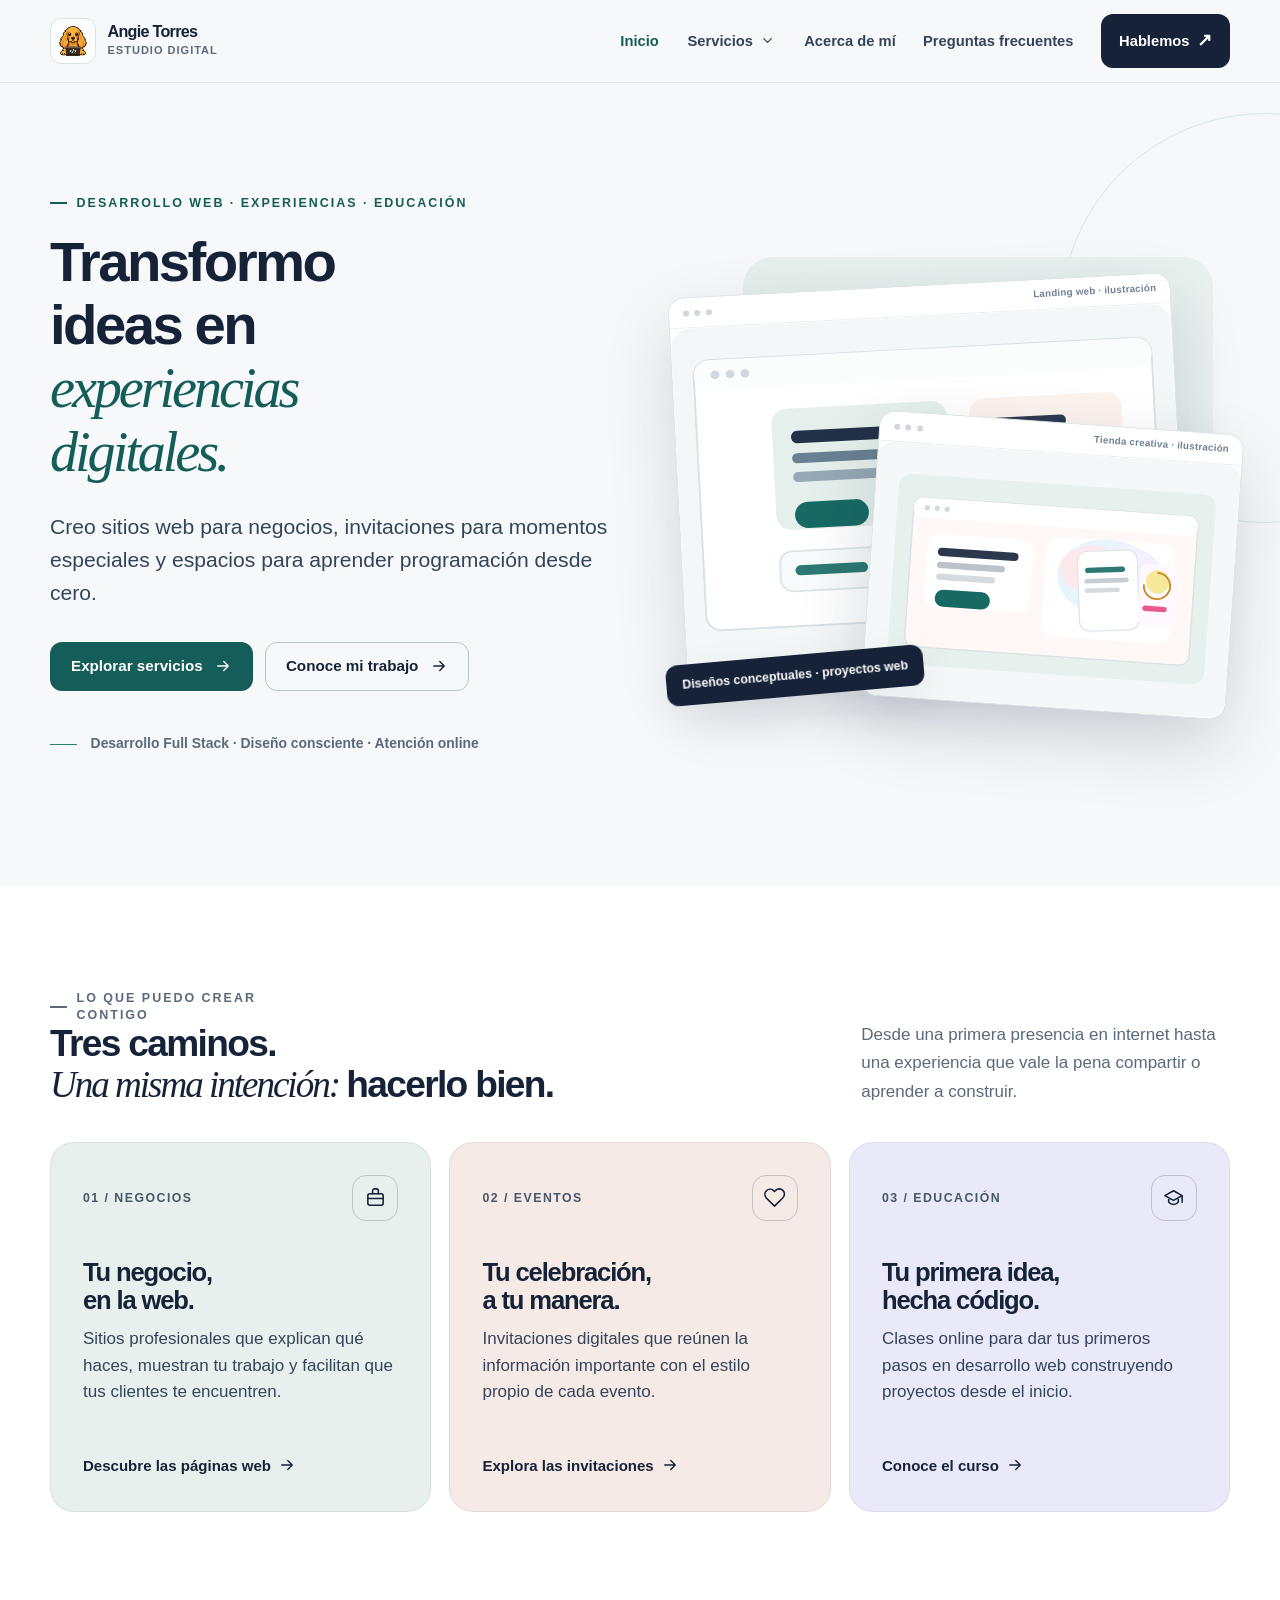
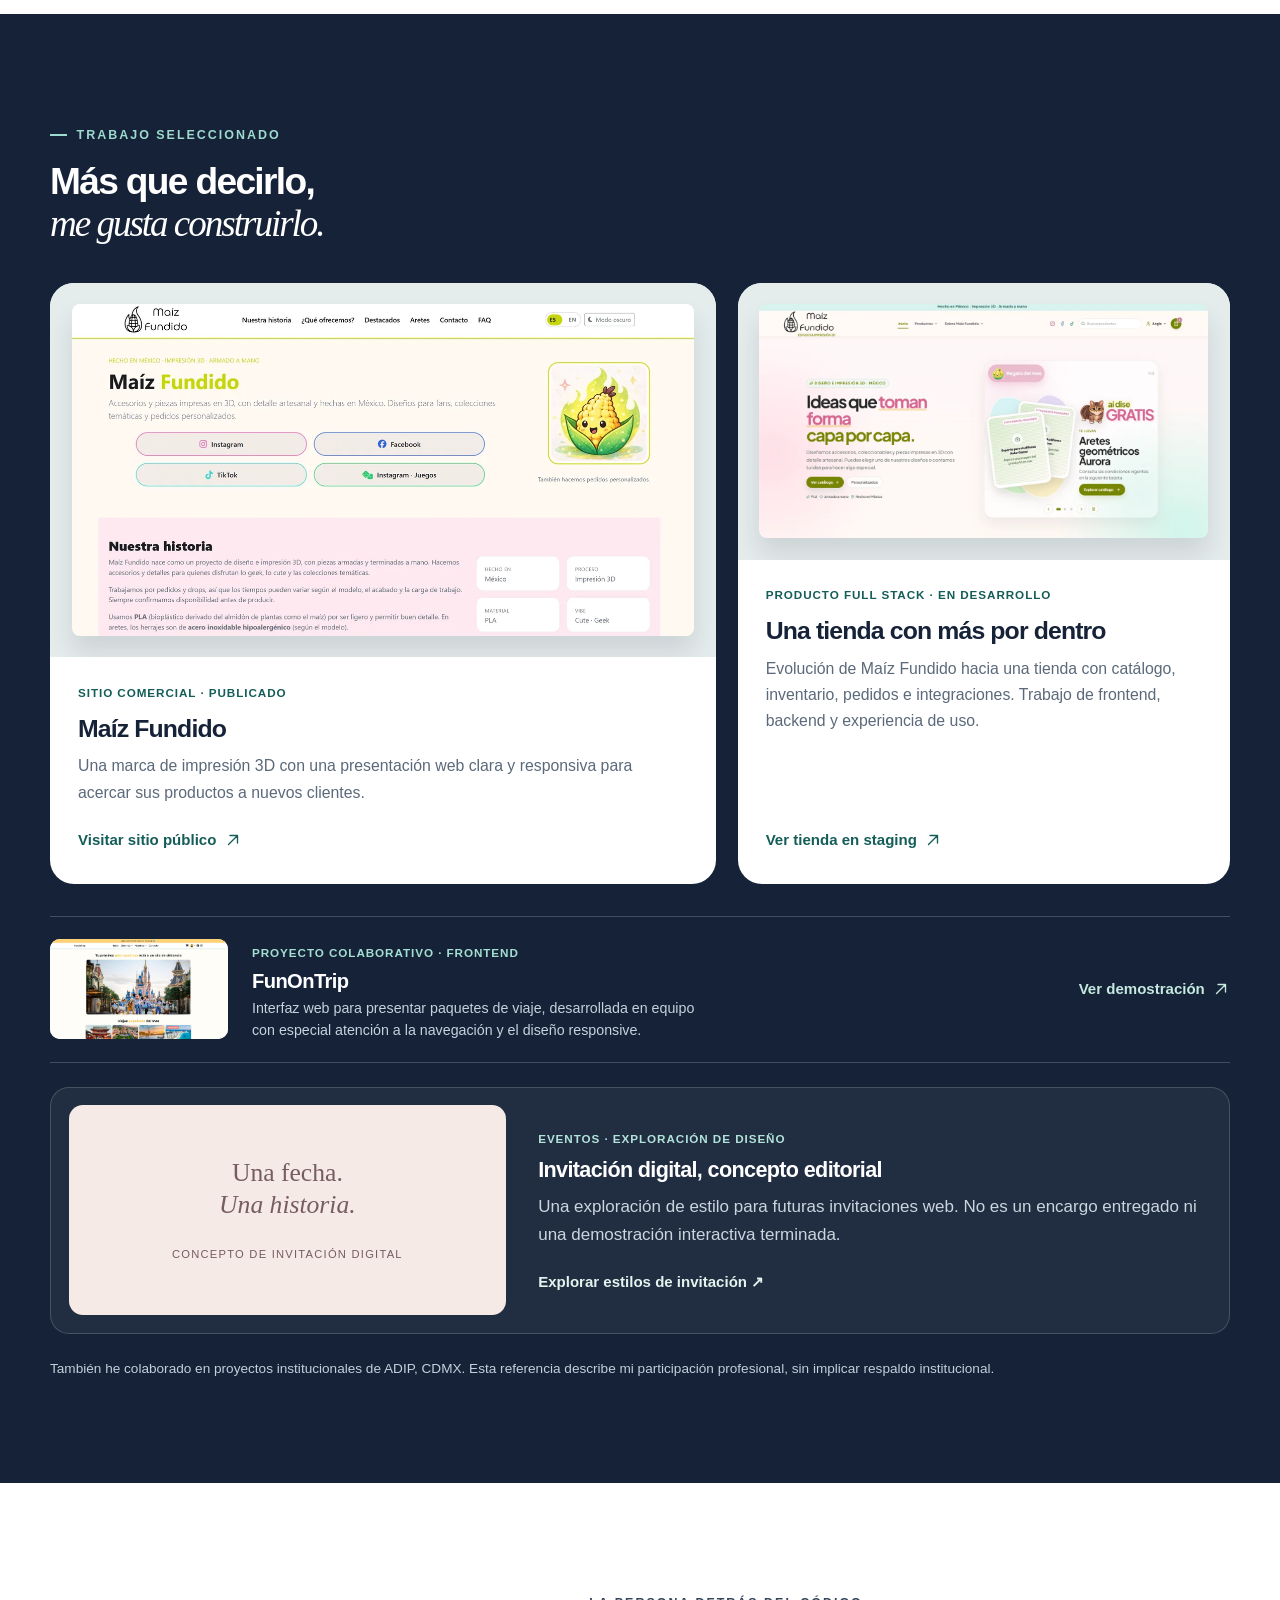
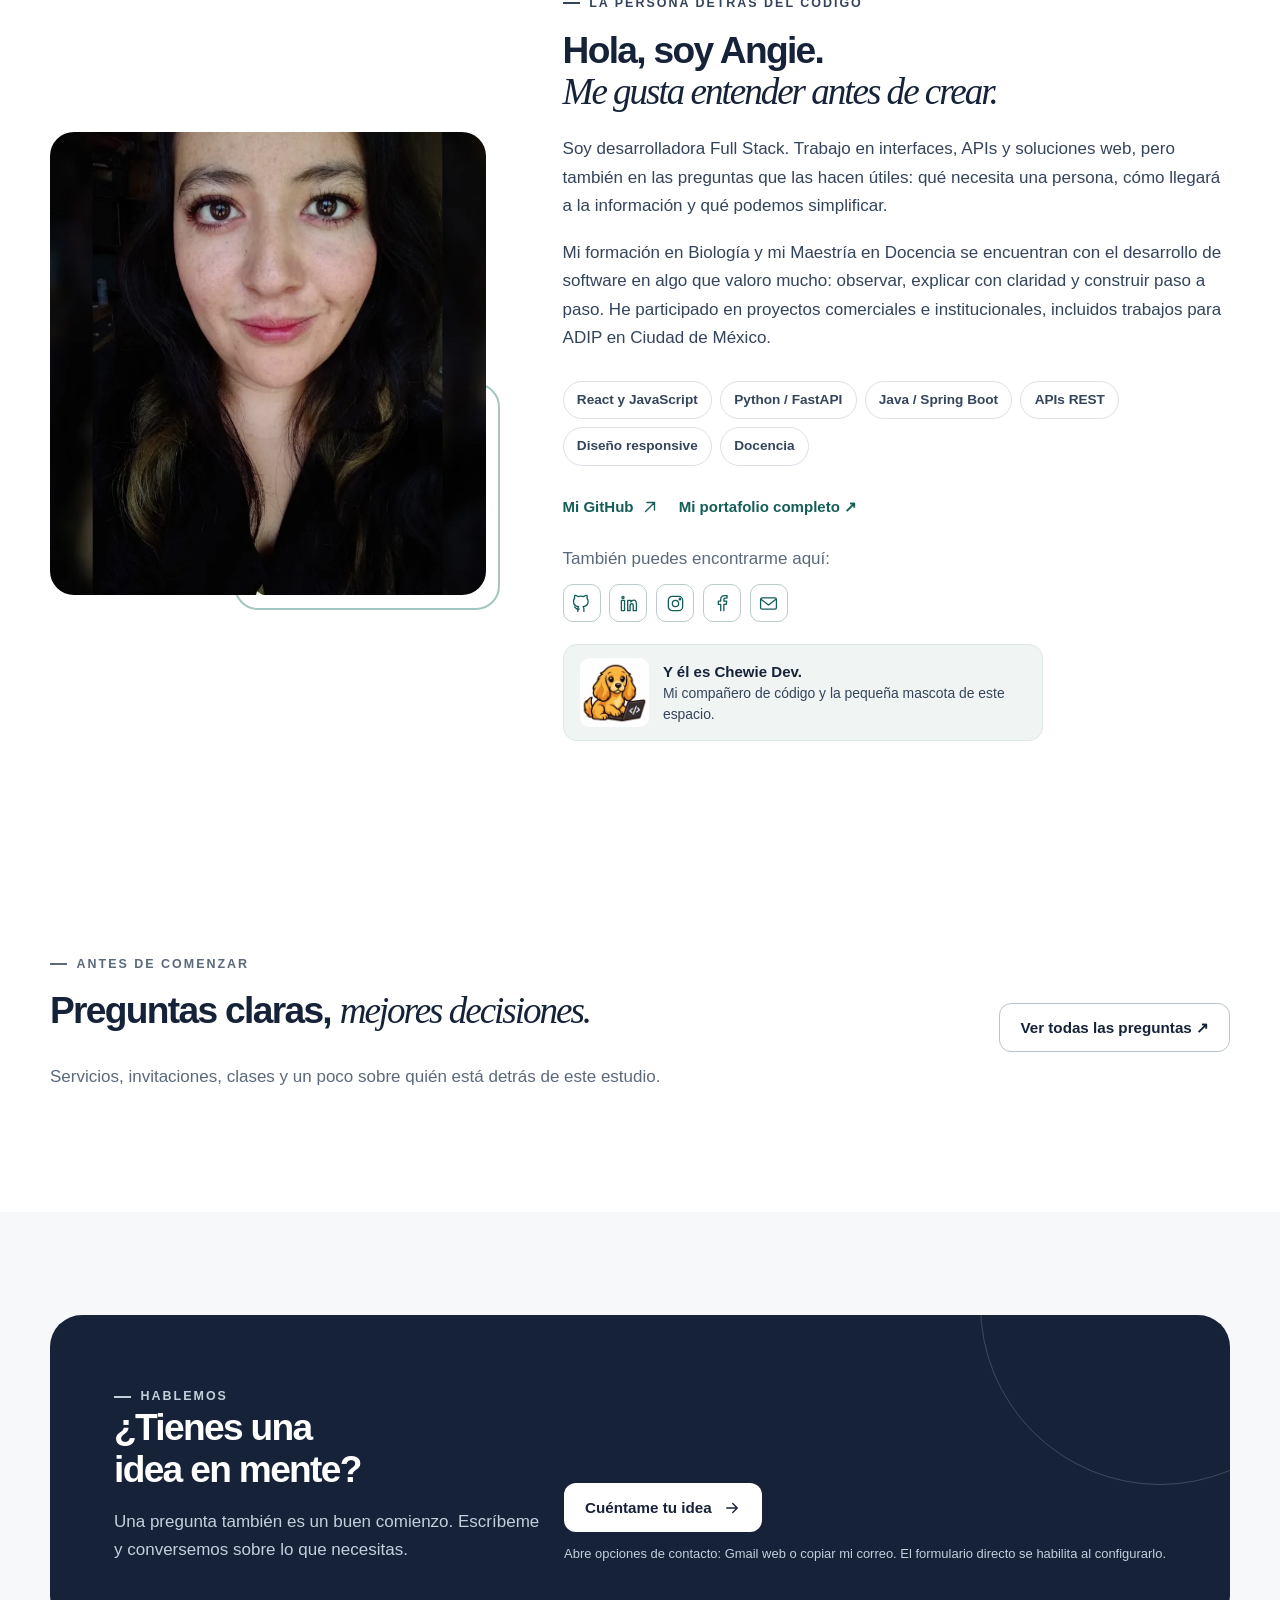
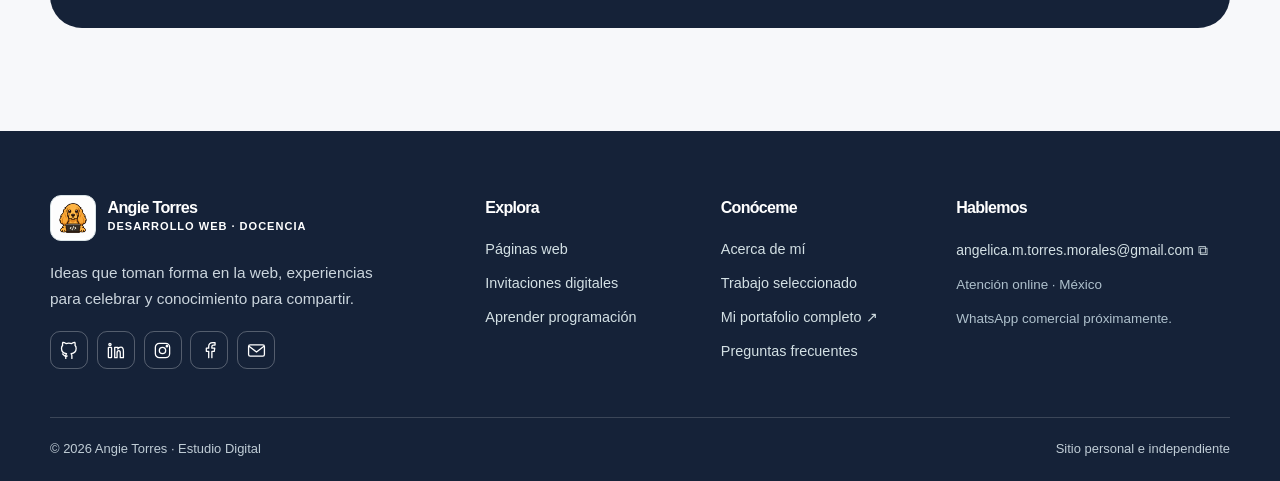
==== index.html @ 7e2b2d13 "feat: estructura profesional Estudio Digital V2" ====
<!DOCTYPE html>
<html lang="es-MX">
 <head>
  <meta charset="utf-8">
  <meta content="width=device-width,initial-scale=1" name="viewport">
  <title>
   Angie Torres | Desarrollo web, invitaciones y clases
  </title>
  <meta content="Dise&ntilde;o y desarrollo p&aacute;ginas web para negocios, invitaciones digitales para eventos y clases online de programaci&oacute;n desde cero." name="description">
  <meta content="#f7f8fa" name="theme-color">
  <meta content="website" property="og:type">
  <meta content="es_MX" property="og:locale">
  <meta content="Angie Torres | Desarrollo web, invitaciones y clases" property="og:title">
  <meta content="Dise&ntilde;o y desarrollo p&aacute;ginas web para negocios, invitaciones digitales para eventos y clases online de programaci&oacute;n desde cero." property="og:description">
  <link href="/assets/chewie/chewie-long.ico" rel="icon" type="image/x-icon">
  <link href="/assets/chewie/chewie-long-48.png" rel="icon" sizes="48x48" type="image/png">
  <link href="/assets/chewie/chewie-long-180.png" rel="apple-touch-icon" sizes="180x180">
  <link href="/css/tokens.css" rel="stylesheet">
  <link href="/css/global.css" rel="stylesheet">
  <link href="/css/components.css" rel="stylesheet">
  <link href="/css/chewie-v13.css" rel="stylesheet">
  <link href="/css/visual-refresh-v14.css" rel="stylesheet">
  <link href="/css/restore-v16.css" rel="stylesheet">
  <link href="/css/pages/inicio.css" rel="stylesheet">
  <script defer src="/js/emailjs-config.js">
  </script>
  <script defer src="/js/shared-layout.js">
  </script>
 </head>
 <body data-page="inicio">
  <a class="skip-link" href="#contenido">
   Saltar al contenido
  </a>
  <div id="shared-header">
  </div>
  <div id="shared-backdrop">
  </div>
  <main id="contenido">
   <!-- Sección: hero-home -->
   <section aria-labelledby="home-title" class="hero-home">
    <div class="container hero-grid">
     <div class="hero-copy">
      <p class="kicker">
       Desarrollo web &middot; Experiencias &middot; Educaci&oacute;n
      </p>
      <h1 id="home-title">
       Transformo ideas en
       <span class="editorial">
        experiencias digitales.
       </span>
      </h1>
      <p class="lead">
       Creo sitios web para negocios, invitaciones para momentos especiales y espacios para aprender programaci&oacute;n desde cero.
      </p>
      <div class="btn-row">
       <a class="btn btn-primary" href="#servicios">
        Explorar servicios
        <svg aria-hidden="true" fill="none" stroke="currentColor" stroke-linecap="round" stroke-linejoin="round" stroke-width="1.8" viewbox="0 0 24 24">
         <path d="M5 12h14m-6-6 6 6-6 6">
         </path>
        </svg>
       </a>
       <a class="btn btn-outline" href="#proyectos">
        Conoce mi trabajo
        <svg aria-hidden="true" fill="none" stroke="currentColor" stroke-linecap="round" stroke-linejoin="round" stroke-width="1.8" viewbox="0 0 24 24">
         <path d="M5 12h14m-6-6 6 6-6 6">
         </path>
        </svg>
       </a>
      </div>
      <p class="hero-trust">
       <span aria-hidden="true" class="line">
       </span>
       Desarrollo Full Stack &middot; Dise&ntilde;o consciente &middot; Atenci&oacute;n online
      </p>
     </div>
     <div aria-label="Ilustraciones conceptuales de sitios web y tiendas inspiradas en experiencias de desarrollo" class="hero-stage hero-stage-illustrated">
      <div aria-hidden="true" class="stage-field">
      </div>
      <div class="stage-window stage-primary">
       <div aria-hidden="true" class="window-top">
        <i>
        </i>
        <i>
        </i>
        <i>
        </i>
        <span>
         Landing web &middot; ilustraci&oacute;n
        </span>
       </div>
       <img alt="Ilustraci&oacute;n editorial de una p&aacute;gina para negocios con secciones, textos y botones de contacto." fetchpriority="high" height="659" src="/assets/illustrations/home-landing-editorial.svg" width="1350">
      </div>
      <div class="stage-window stage-secondary">
       <div aria-hidden="true" class="window-top">
        <i>
        </i>
        <i>
        </i>
        <i>
        </i>
        <span>
         Tienda creativa &middot; ilustraci&oacute;n
        </span>
       </div>
       <img alt="Ilustraci&oacute;n editorial de una tienda en l&iacute;nea creativa con tarjetas y colores suaves." height="664" src="/assets/illustrations/home-shop-editorial.svg" width="1350">
      </div>
      <span class="stage-note">
       Dise&ntilde;os conceptuales &middot; proyectos web
      </span>
     </div>
    </div>
   </section>
   <!-- Sección: servicios -->
   <section aria-labelledby="services-title" class="section section-white anchor-offset" id="servicios">
    <div class="container">
     <div class="section-head">
      <div>
       <p class="kicker">
        Lo que puedo crear contigo
       </p>
       <h2 id="services-title">
        Tres caminos.
        <br>
        <span class="editorial">
         Una misma intenci&oacute;n:
        </span>
        hacerlo bien.
       </h2>
      </div>
      <p>
       Desde una primera presencia en internet hasta una experiencia que vale la pena compartir o aprender a construir.
      </p>
     </div>
     <div class="services-grid">
      <article class="service-card business">
       <div class="service-top">
        <span class="service-index">
         01 / NEGOCIOS
        </span>
        <span class="service-glyph">
         <svg aria-hidden="true" fill="none" stroke="currentColor" stroke-linecap="round" stroke-linejoin="round" stroke-width="1.65" viewbox="0 0 24 24">
          <rect height="12" rx="2" width="16" x="4" y="8">
          </rect>
          <path d="M9 8V5a2 2 0 0 1 2-2h2a2 2 0 0 1 2 2v3M4 13h16">
          </path>
         </svg>
        </span>
       </div>
       <h3>
        Tu negocio,
        <br>
        en la web.
       </h3>
       <p>
        Sitios profesionales que explican qu&eacute; haces, muestran tu trabajo y facilitan que tus clientes te encuentren.
       </p>
       <a class="text-link" href="negocios/">
        Descubre las p&aacute;ginas web
        <svg aria-hidden="true" fill="none" stroke="currentColor" stroke-linecap="round" stroke-linejoin="round" stroke-width="1.8" viewbox="0 0 24 24">
         <path d="M5 12h14m-6-6 6 6-6 6">
         </path>
        </svg>
       </a>
      </article>
      <article class="service-card events">
       <div class="service-top">
        <span class="service-index">
         02 / EVENTOS
        </span>
        <span class="service-glyph">
         <svg aria-hidden="true" fill="none" stroke="currentColor" stroke-linecap="round" stroke-linejoin="round" stroke-width="1.65" viewbox="0 0 24 24">
          <path d="M20.8 4.6a5.4 5.4 0 0 0-7.6 0L12 5.8l-1.2-1.2a5.4 5.4 0 0 0-7.6 7.6L12 21l8.8-8.8a5.4 5.4 0 0 0 0-7.6Z">
          </path>
         </svg>
        </span>
       </div>
       <h3>
        Tu celebraci&oacute;n,
        <br>
        a tu manera.
       </h3>
       <p>
        Invitaciones digitales que re&uacute;nen la informaci&oacute;n importante con el estilo propio de cada evento.
       </p>
       <a class="text-link" href="eventos/">
        Explora las invitaciones
        <svg aria-hidden="true" fill="none" stroke="currentColor" stroke-linecap="round" stroke-linejoin="round" stroke-width="1.8" viewbox="0 0 24 24">
         <path d="M5 12h14m-6-6 6 6-6 6">
         </path>
        </svg>
       </a>
      </article>
      <article class="service-card learning">
       <div class="service-top">
        <span class="service-index">
         03 / EDUCACI&Oacute;N
        </span>
        <span class="service-glyph">
         <svg aria-hidden="true" fill="none" stroke="currentColor" stroke-linecap="round" stroke-linejoin="round" stroke-width="1.65" viewbox="0 0 24 24">
          <path d="m3 10 9-5 9 5-9 5-9-5Zm4 2v5c3 3 7 3 10 0v-5M21 10v7">
          </path>
         </svg>
        </span>
       </div>
       <h3>
        Tu primera idea,
        <br>
        hecha c&oacute;digo.
       </h3>
       <p>
        Clases online para dar tus primeros pasos en desarrollo web construyendo proyectos desde el inicio.
       </p>
       <a class="text-link" href="aprender/">
        Conoce el curso
        <svg aria-hidden="true" fill="none" stroke="currentColor" stroke-linecap="round" stroke-linejoin="round" stroke-width="1.8" viewbox="0 0 24 24">
         <path d="M5 12h14m-6-6 6 6-6 6">
         </path>
        </svg>
       </a>
      </article>
     </div>
    </div>
   </section>
   <!-- Sección: proyectos -->
   <section aria-labelledby="projects-title" class="section section-dark anchor-offset" id="proyectos">
    <div class="container">
     <div class="projects-top">
      <div>
       <p class="kicker">
        Trabajo seleccionado
       </p>
       <h2 id="projects-title">
        M&aacute;s que decirlo,
        <br>
        <span class="editorial">
         me gusta construirlo.
        </span>
       </h2>
      </div>
     </div>
     <div class="project-grid">
      <article class="project-card">
       <div class="project-image">
        <img alt="Sitio comercial Ma&iacute;z Fundido, portada con categor&iacute;as y producto destacado" decoding="async" height="659" loading="lazy" src="assets/portfolio/maiz-fundido-sitio.webp" width="1350">
       </div>
       <div class="project-body">
        <span class="mini-tag">
         Sitio comercial &middot; Publicado
        </span>
        <h3>
         Ma&iacute;z Fundido
        </h3>
        <p>
         Una marca de impresi&oacute;n 3D con una presentaci&oacute;n web clara y responsiva para acercar sus productos a nuevos clientes.
        </p>
        <a class="text-link" href="https://maizfundido.pages.dev/" rel="noopener noreferrer" target="_blank">
         Visitar sitio p&uacute;blico
         <svg aria-hidden="true" fill="none" stroke="currentColor" stroke-linecap="round" stroke-linejoin="round" stroke-width="1.8" viewbox="0 0 24 24">
          <path d="M6 18 18 6M8 6h10v10">
          </path>
         </svg>
        </a>
       </div>
      </article>
      <article class="project-card">
       <div class="project-image">
        <img alt="Interfaz de e-commerce Ma&iacute;z Fundido con cat&aacute;logo y promoci&oacute;n visual" decoding="async" height="664" loading="lazy" src="assets/portfolio/maiz-fundido-tienda.webp" width="1350">
       </div>
       <div class="project-body">
        <span class="mini-tag">
         Producto Full Stack &middot; En desarrollo
        </span>
        <h3>
         Una tienda con m&aacute;s por dentro
        </h3>
        <p>
         Evoluci&oacute;n de Ma&iacute;z Fundido hacia una tienda con cat&aacute;logo, inventario, pedidos e integraciones. Trabajo de frontend, backend y experiencia de uso.
        </p>
        <a class="text-link" href="https://maiz-fundido-staging.angie-maizfundido.workers.dev/#/" rel="noopener noreferrer" target="_blank">
         Ver tienda en staging
         <svg aria-hidden="true" fill="none" stroke="currentColor" stroke-linecap="round" stroke-linejoin="round" stroke-width="1.8" viewbox="0 0 24 24">
          <path d="M6 18 18 6M8 6h10v10">
          </path>
         </svg>
        </a>
       </div>
      </article>
     </div>
     <div class="additional-work">
      <img alt="Captura de FunOnTrip, un proyecto web colaborativo de viajes" height="570" src="assets/portfolio/funontrip.webp" width="1200">
      <div>
       <span class="mini-tag">
        Proyecto colaborativo &middot; Frontend
       </span>
       <h3>
        FunOnTrip
       </h3>
       <p>
        Interfaz web para presentar paquetes de viaje, desarrollada en equipo con especial atenci&oacute;n a la navegaci&oacute;n y el dise&ntilde;o responsive.
       </p>
      </div>
      <a class="text-link" href="https://angie-torres-m.github.io/E-commerce_FunOnTrip_Equipo4/" rel="noopener noreferrer" target="_blank">
       Ver demostraci&oacute;n
       <svg aria-hidden="true" fill="none" stroke="currentColor" stroke-linecap="round" stroke-linejoin="round" stroke-width="1.8" viewbox="0 0 24 24">
        <path d="M6 18 18 6M8 6h10v10">
        </path>
       </svg>
      </a>
     </div>
     <article class="invitation-work">
      <div aria-hidden="true" class="invitation-work-visual">
       <span>
        Una fecha.
        <br>
        <em>
         Una historia.
        </em>
       </span>
       <small>
        Concepto de invitaci&oacute;n digital
       </small>
      </div>
      <div>
       <span class="mini-tag">
        Eventos &middot; Exploraci&oacute;n de dise&ntilde;o
       </span>
       <h3>
        Invitaci&oacute;n digital, concepto editorial
       </h3>
       <p>
        Una exploraci&oacute;n de estilo para futuras invitaciones web. No es un encargo entregado ni una demostraci&oacute;n interactiva terminada.
       </p>
       <a class="text-link" href="/eventos.html#estilos">
        Explorar estilos de invitaci&oacute;n &nearrow;
       </a>
      </div>
     </article>
     <p class="project-footnote">
      Tambi&eacute;n he colaborado en proyectos institucionales de ADIP, CDMX. Esta referencia describe mi participaci&oacute;n profesional, sin implicar respaldo institucional.
     </p>
    </div>
   </section>
   <!-- Sección: sobre-mi -->
   <section aria-labelledby="about-title" class="section section-white anchor-offset" id="sobre-mi">
    <div class="container about-grid">
     <div class="portrait-wrap">
      <img alt="Retrato de Angie Torres, desarrolladora Full Stack" decoding="async" height="760" loading="eager" src="assets/portfolio/angie-retrato.webp" width="760">
     </div>
     <div class="about-copy">
      <p class="kicker">
       La persona detr&aacute;s del c&oacute;digo
      </p>
      <h2 id="about-title">
       Hola, soy Angie.
       <br>
       <span class="editorial">
        Me gusta entender antes de crear.
       </span>
      </h2>
      <p>
       Soy desarrolladora Full Stack. Trabajo en interfaces, APIs y soluciones web, pero tambi&eacute;n en las preguntas que las hacen &uacute;tiles: qu&eacute; necesita una persona, c&oacute;mo llegar&aacute; a la informaci&oacute;n y qu&eacute; podemos simplificar.
      </p>
      <p>
       Mi formaci&oacute;n en Biolog&iacute;a y mi Maestr&iacute;a en Docencia se encuentran con el desarrollo de software en algo que valoro mucho: observar, explicar con claridad y construir paso a paso. He participado en proyectos comerciales e institucionales, incluidos trabajos para ADIP en Ciudad de M&eacute;xico.
      </p>
      <div aria-label="&Aacute;reas y herramientas con las que trabajo" class="about-tags">
       <span>
        React y JavaScript
       </span>
       <span>
        Python / FastAPI
       </span>
       <span>
        Java / Spring Boot
       </span>
       <span>
        APIs REST
       </span>
       <span>
        Dise&ntilde;o responsive
       </span>
       <span>
        Docencia
       </span>
      </div>
      <div class="about-links">
       <a class="text-link" href="https://github.com/Angie-Torres-M" rel="noopener noreferrer" target="_blank">
        Mi GitHub
        <svg aria-hidden="true" fill="none" stroke="currentColor" stroke-linecap="round" stroke-linejoin="round" stroke-width="1.8" viewbox="0 0 24 24">
         <path d="M6 18 18 6M8 6h10v10">
         </path>
        </svg>
       </a>
       <a class="text-link" href="https://angie-torres-m.github.io/MiPortafolio/" rel="noopener noreferrer" target="_blank">
        Mi portafolio completo &nearrow;
       </a>
      </div>
      <div class="about-social">
       <p>
        Tambi&eacute;n puedes encontrarme aqu&iacute;:
       </p>
       <div aria-label="Redes sociales y contacto" class="social-links">
        <a aria-label="GitHub (abre en nueva pesta&ntilde;a)" href="https://github.com/Angie-Torres-M" rel="noopener noreferrer" target="_blank" title="GitHub">
         <svg aria-hidden="true" fill="none" stroke="currentColor" stroke-linecap="round" stroke-linejoin="round" stroke-width="1.65" viewbox="0 0 24 24">
          <path d="M9 19c-4.2 1.3-4.2-2.3-5.9-2.7M15 22v-3.3a3.4 3.4 0 0 0-.95-2.65c3.1-.36 6.35-1.52 6.35-6.9a5.35 5.35 0 0 0-1.5-3.72 4.96 4.96 0 0 0-.1-3.67s-1.3-.4-4 1.5a13.5 13.5 0 0 0-7.3 0c-2.7-1.9-4-1.5-4-1.5a4.96 4.96 0 0 0-.1 3.67 5.35 5.35 0 0 0-1.5 3.72c0 5.38 3.25 6.54 6.35 6.9A3.4 3.4 0 0 0 7.3 18.7V22">
          </path>
         </svg>
         <span class="sr-only">
          GitHub
         </span>
        </a>
        <a aria-label="LinkedIn (abre en nueva pesta&ntilde;a)" href="https://www.linkedin.com/in/angietorresm" rel="noopener noreferrer" target="_blank" title="LinkedIn">
         <svg aria-hidden="true" fill="none" stroke="currentColor" stroke-linecap="round" stroke-linejoin="round" stroke-width="1.65" viewbox="0 0 24 24">
          <rect height="13" rx=".6" width="4" x="3" y="8">
          </rect>
          <circle cx="5" cy="4.5" r="1.4">
          </circle>
          <path d="M11 21V8h4v2.1c.8-1.5 2-2.4 3.8-2.4 3 0 3.2 2.3 3.2 5.3V21h-4v-6c0-1.7-.3-2.8-1.8-2.8-1.4 0-2.2 1.1-2.2 2.8v6Z">
          </path>
         </svg>
         <span class="sr-only">
          LinkedIn
         </span>
        </a>
        <a aria-label="Instagram (abre en nueva pesta&ntilde;a)" href="https://www.instagram.com/angies__torres/" rel="noopener noreferrer" target="_blank" title="Instagram">
         <svg aria-hidden="true" fill="none" stroke="currentColor" stroke-linecap="round" stroke-linejoin="round" stroke-width="1.65" viewbox="0 0 24 24">
          <rect height="18" rx="5" width="18" x="3" y="3">
          </rect>
          <circle cx="12" cy="12" r="4">
          </circle>
          <circle cx="17.6" cy="6.5" r=".9">
          </circle>
         </svg>
         <span class="sr-only">
          Instagram
         </span>
        </a>
        <a aria-label="Facebook (abre en nueva pesta&ntilde;a)" href="https://www.facebook.com/anguie.torresmorales" rel="noopener noreferrer" target="_blank" title="Facebook">
         <svg aria-hidden="true" fill="none" stroke="currentColor" stroke-linecap="round" stroke-linejoin="round" stroke-width="1.65" viewbox="0 0 24 24">
          <path d="M15 21v-8h3l.6-4H15V7c0-1.2.5-1.9 1.8-1.9H19V2.2A24 24 0 0 0 16.1 2C12.7 2 11 3.8 11 7v2H8v4h3v8">
          </path>
         </svg>
         <span class="sr-only">
          Facebook
         </span>
        </a>
        <a aria-label="Redactar correo desde Gmail web (abre en nueva pesta&ntilde;a)" href="https://mail.google.com/mail/?view=cm&fs=1&to=angelica.m.torres.morales@gmail.com" rel="noopener noreferrer" target="_blank" title="Abrir redacci&oacute;n en Gmail web">
         <svg aria-hidden="true" fill="none" stroke="currentColor" stroke-linecap="round" stroke-linejoin="round" stroke-width="1.65" viewbox="0 0 24 24">
          <rect height="14" rx="2" width="20" x="2" y="5">
          </rect>
          <path d="m3 7 9 7 9-7">
          </path>
         </svg>
         <span class="sr-only">
          Correo electr&oacute;nico
         </span>
        </a>
       </div>
      </div>
      <div class="chewie-about">
       <img alt="Chewie Dev, perrito ilustrado con una laptop" height="74" loading="lazy" src="/assets/chewie/chewie-sobre-mi.webp" width="74">
       <p>
        <strong>
         Y &eacute;l es Chewie Dev.
        </strong>
        Mi compa&ntilde;ero de c&oacute;digo y la peque&ntilde;a mascota de este espacio.
       </p>
      </div>
     </div>
    </div>
   </section>
   <!-- Sección: section · section-white · faq-teaser -->
   <section class="section section-white faq-teaser">
    <div class="container teaser-row">
     <div>
      <p class="kicker">
       Antes de comenzar
      </p>
      <h2>
       Preguntas claras,
       <span class="editorial">
        mejores decisiones.
       </span>
      </h2>
      <p>
       Servicios, invitaciones, clases y un poco sobre qui&eacute;n est&aacute; detr&aacute;s de este estudio.
      </p>
     </div>
     <a class="btn btn-outline" href="/preguntas.html">
      Ver todas las preguntas &nearrow;
     </a>
    </div>
   </section>
   <!-- Sección: contacto -->
   <section aria-labelledby="contact-title" class="section anchor-offset" id="contacto">
    <div class="container">
     <div class="contact-panel">
      <div>
       <p class="kicker">
        Hablemos
       </p>
       <h2 id="contact-title">
        &iquest;Tienes una idea en mente?
       </h2>
       <p>
        Una pregunta tambi&eacute;n es un buen comienzo. Escr&iacute;beme y conversemos sobre lo que necesitas.
       </p>
      </div>
      <div class="contact-actions">
       <a class="btn btn-light" data-contact="general" href="#contacto">
        Cu&eacute;ntame tu idea
        <svg aria-hidden="true" fill="none" stroke="currentColor" stroke-linecap="round" stroke-linejoin="round" stroke-width="1.8" viewbox="0 0 24 24">
         <path d="M5 12h14m-6-6 6 6-6 6">
         </path>
        </svg>
       </a>
       <span class="contact-secondary">
        Abre opciones de contacto: Gmail web o copiar mi correo. El formulario directo se habilita al configurarlo.
       </span>
      </div>
     </div>
    </div>
   </section>
  </main>
  <div id="shared-footer">
  </div>
  <div id="shared-contact">
  </div>
 </body>
</html>
---- css/tokens.css ----
/* ========================================================
   Estudio Digital · Sistema visual V1. Una identidad, tres servicios.
   ======================================================== */

:root {
  color-scheme: light;
  --ink: #152238;
  --ink-soft: #34445a;
  --muted: #5b697a;
  --muted-on-dark: #c3d0dc;
  --paper: #f7f8fa;
  --white: #fff;
  --teal: #237f78;
  --teal-dark: #145d58;
  --teal-pale: #e2f0ec;
  --rose: #f5eae5;
  --lavender: #eae9fa;
  --line: #dbe1e7;
  --line-dark: rgba(255,255,255,.19);
  --shadow-soft: 0 15px 44px rgba(21,34,56,.07);
  --shadow-frame: 0 28px 68px rgba(21,34,56,.16);
  --font-body: "Aptos","Segoe UI",-apple-system,BlinkMacSystemFont,"Helvetica Neue",Arial,sans-serif;
  --font-editorial: Georgia,"Times New Roman",serif;
  --text-xs: .875rem;
  --text-sm: .9375rem;
  --text-base: 1.0625rem;
  --text-lg: clamp(1.13rem,1.3vw,1.27rem);
  --h1: clamp(2.5rem,4.4vw,3.65rem);
  --h2: clamp(1.95rem,2.9vw,2.7rem);
  --h3: clamp(1.3rem,2vw,1.66rem);
  --radius-sm: 10px;
  --radius-md: 16px;
  --radius-lg: 24px;
  --radius-xl: 32px;
  --container: 1180px;
  --space-section: clamp(4.25rem,8vw,7.5rem);
}
---- css/global.css ----
*,*::before,*::after {
  box-sizing: border-box;
}

html {
  scroll-behavior: smooth;
  scroll-padding-top: 92px;
}

body {
  margin: 0;
  background: var(--paper);
  color: var(--ink);
  font-family: var(--font-body);
  font-size: var(--text-base);
  line-height: 1.67;
  -webkit-font-smoothing: antialiased;
  text-rendering: optimizeLegibility;
}

a {
  color: inherit;
  text-underline-offset: .18em;
}

button,input,textarea,select {
  font: inherit;
}

button {
  cursor: pointer;
}

img,svg {
  max-width: 100%;
}

img {
  display: block;
  height: auto;
}

picture {
  display: block;
}

p,h1,h2,h3,h4,ul,ol {
  margin-top: 0;
}

h1,h2,h3,h4 {
  line-height: 1.12;
  letter-spacing: -.045em;
  text-wrap: balance;
}

h1 {
  font-size: var(--h1);
  font-weight: 760;
}

h2 {
  font-size: var(--h2);
  font-weight: 740;
}

h3 {
  font-size: var(--h3);
  font-weight: 710;
}

p {
  margin-bottom: 1.1em;
}

li {
  margin-bottom: .35em;
}

ul,ol {
  padding-left: 1.3em;
}

::selection {
  background: #beded8;
  color: var(--ink);
}

:focus-visible {
  outline: 3px solid #0b8078;
  outline-offset: 4px;
}

.container {
  width: min(var(--container),calc(100% - 48px));
  margin-inline: auto;
}

.section {
  padding-block: var(--space-section);
}

.section-compact {
  padding-block: clamp(3rem,5.7vw,5rem);
}

.section-white {
  background: var(--white);
}

.section-dark {
  background: var(--ink);
  color: var(--white);
}

.kicker {
  display: inline-flex;
  gap: .6rem;
  align-items: center;
  margin: 0 0 1.15rem;
  font-size: .78rem;
  line-height: 1.3;
  font-weight: 800;
  letter-spacing: .16em;
  text-transform: uppercase;
  color: var(--teal-dark);
}

.kicker::before {
  content: "";
  width: 17px;
  height: 2px;
  background: currentColor;
  flex: none;
}

.section-dark .kicker,.dark-panel .kicker {
  color: #9cdbce;
}

.lead {
  font-size: clamp(1.12rem,1.65vw,1.35rem);
  line-height: 1.58;
  color: var(--ink-soft);
}

.muted {
  color: var(--muted);
}

.section-dark .muted,.dark-panel .muted {
  color: var(--muted-on-dark);
}

.text-measure {
  max-width: 64ch;
}

.text-narrow {
  max-width: 52ch;
}

.editorial {
  font-family: var(--font-editorial);
  font-style: italic;
  font-weight: 400;
  letter-spacing: -.055em;
}

.eyebrow {
  font-size: .82rem;
  font-weight: 800;
  letter-spacing: .12em;
  text-transform: uppercase;
}

.anchor-offset {
  scroll-margin-top: 100px;
}

.visually-hidden {
  position: absolute !important;
  clip: rect(0,0,0,0);
  height: 1px;
  width: 1px;
  overflow: hidden;
  white-space: nowrap;
}

.skip-link {
  position: fixed;
  z-index: 200;
  top: -100px;
  left: 15px;
  padding: .8rem 1rem;
  background: var(--white);
  color: var(--ink);
  font-weight: 700;
  border: 2px solid var(--teal);
}

.skip-link:focus {
  top: 12px;
}

.section-head {
  display: flex;
  justify-content: space-between;
  align-items: end;
  gap: 2rem;
  margin-bottom: 2.25rem;
}

.section-head h2 {
  max-width: 780px;
  margin: 0;
}

.section-head p {
  max-width: 39ch;
  margin: 0;
  color: var(--muted);
}

.section-intro {
  max-width: 70ch;
  margin-bottom: 2.3rem;
}

.section-intro h2 {
  margin: 0 0 1rem;
}

.section-intro p {
  margin: 0;
  color: var(--muted);
  font-size: var(--text-lg);
}

.stack>*+* {
  margin-top: 1.2rem;
}

@media (max-width:720px) {
  .container {
    width: min(var(--container),calc(100% - 36px));
  }

  .section-head {
    align-items: start;
    flex-direction: column;
    gap: .9rem;
  }

  .section-head p {
    max-width: 60ch;
  }

  html {
    scroll-padding-top: 76px;
  }
}

@media (max-width:350px) {
  .container {
    width: calc(100% - 28px);
  }

  h1 {
    font-size: 2.35rem;
  }
}

@media (prefers-reduced-motion:reduce) {
  html {
    scroll-behavior: auto;
  }

  *,*::before,*::after {
    animation-duration: .01ms !important;
    transition-duration: .01ms !important;
    scroll-behavior: auto !important;
  }
}
---- css/components.css ----
/* ========================================================
   Shared navigation & controls
   ======================================================== */.site-header {
  position: sticky;
  top: 0;
  z-index: 80;
  background: rgba(247,248,250,.97);
  border-bottom: 1px solid rgba(21,34,56,.08);
  backdrop-filter: blur(16px);
}.header-inner {
  min-height: 82px;
  display: flex;
  align-items: center;
  justify-content: space-between;
  gap: 1.25rem;
}.brand {
  display: flex;
  align-items: center;
  gap: .72rem;
  text-decoration: none;
  flex-shrink: 0;
}.brand-mark {
  height: 40px;
  width: 40px;
  background: var(--ink);
  border-radius: 11px;
  color: #fff;
  display: grid;
  place-items: center;
  font-weight: 850;
  font-size: 1.06rem;
  letter-spacing: -.09em;
}.brand strong {
  display: block;
  font-size: 1.01rem;
  letter-spacing: -.045em;
  line-height: 1.17;
}.brand small {
  display: block;
  font-size: .69rem;
  letter-spacing: .09em;
  text-transform: uppercase;
  color: var(--muted);
  font-weight: 650;
  line-height: 1.8;
}.site-nav {
  display: flex;
  align-items: center;
  gap: 1.7rem;
}.site-nav a {
  font-size: .92rem;
  text-decoration: none;
  color: var(--ink-soft);
  font-weight: 660;
  white-space: nowrap;
  transition: color .2s;
}.site-nav a:hover,.site-nav a[aria-current=page] {
  color: var(--teal-dark);
}.site-nav .nav-cta {
  background: var(--ink);
  color: var(--white);
  border-radius: 12px;
  padding: .8rem 1.15rem;
}.site-nav .nav-cta:hover {
  color: #fff;
  background: var(--teal-dark);
}.menu-toggle {
  display: none;
  align-items: center;
  justify-content: center;
  flex-direction: column;
  gap: 5px;
  border: 1px solid var(--line);
  background: var(--white);
  width: 45px;
  height: 44px;
  border-radius: 12px;
  color: var(--ink);
}.menu-toggle span {
  height: 2px;
  width: 19px;
  background: currentColor;
  border-radius: 2px;
  transition: transform .2s,opacity .2s;
}.menu-toggle[aria-expanded=true] span:first-child {
  transform: translateY(7px) rotate(45deg);
}.menu-toggle[aria-expanded=true] span:nth-child(2) {
  opacity: 0;
}.menu-toggle[aria-expanded=true] span:last-child {
  transform: translateY(-7px) rotate(-45deg);
}.nav-backdrop {
  display: none;
}.btn {
  display: inline-flex;
  align-items: center;
  justify-content: center;
  gap: .7rem;
  min-height: 49px;
  border: 1.5px solid transparent;
  border-radius: 12px;
  padding: .82rem 1.25rem;
  font-size: .95rem;
  font-weight: 750;
  line-height: 1.3;
  text-decoration: none;
  text-align: center;
  transition: background .2s,transform .2s,border-color .2s,color .2s;
  max-width: 100%;
}.btn:hover {
  transform: translateY(-2px);
}.btn svg,.text-link svg {
  width: 18px;
  height: 18px;
  flex: none;
}.btn-primary {
  color: var(--white);
  background: var(--teal-dark);
}.btn-primary:hover {
  background: #0f4a46;
}.btn-ink {
  color: var(--white);
  background: var(--ink);
}.btn-ink:hover {
  background: #29435c;
}.btn-outline {
  background: transparent;
  color: var(--ink);
  border-color: #b8c5cc;
}.btn-outline:hover {
  border-color: var(--teal-dark);
  color: var(--teal-dark);
  background: rgba(35,127,120,.045);
}.btn-light {
  background: var(--white);
  color: var(--ink);
}.btn-light:hover {
  background: #e9f3f0;
}.btn-ghost-light {
  border-color: rgba(255,255,255,.38);
  color: var(--white);
}.btn-ghost-light:hover {
  background: rgba(255,255,255,.12);
}.btn-row {
  display: flex;
  align-items: center;
  gap: .75rem;
  flex-wrap: wrap;
}.text-link {
  display: inline-flex;
  align-items: center;
  gap: .45rem;
  font-weight: 760;
  font-size: .94rem;
  text-decoration: none;
  color: var(--teal-dark);
  border-bottom: 1px solid transparent;
}.text-link:hover {
  border-bottom-color: currentColor;
}.section-dark .text-link,.dark-panel .text-link {
  color: #c5e9df;
}/* ========================================================
   Hero
   ======================================================== */.hero-home {
  position: relative;
  padding: clamp(4.2rem,8vw,7.1rem) 0 clamp(5.4rem,9vw,8.1rem);
  background: var(--paper);
  overflow: hidden;
}.hero-home::after {
  content: "";
  position: absolute;
  right: -190px;
  top: 30px;
  width: 410px;
  height: 410px;
  border: 1px solid #d8e8e5;
  border-radius: 50%;
  pointer-events: none;
}.hero-grid {
  display: grid;
  grid-template-columns: minmax(0,1.02fr) minmax(0,.98fr);
  gap: clamp(2rem,4vw,5rem);
  align-items: center;
  position: relative;
  z-index: 1;
}.hero-copy h1 {
  margin-bottom: 1.6rem;
  max-width: 13ch;
}.hero-copy h1 .editorial {
  color: var(--teal-dark);
}.hero-copy .lead {
  max-width: 51ch;
  margin-bottom: 2rem;
}.hero-trust {
  margin-top: 2.6rem;
  display: flex;
  align-items: center;
  gap: .85rem;
  font-size: .87rem;
  font-weight: 650;
  color: var(--muted);
}.hero-trust .line {
  width: 27px;
  height: 1px;
  background: var(--teal);
}.hero-stage {
  position: relative;
  min-height: 460px;
  display: flex;
  align-items: center;
  justify-content: center;
}.stage-field {
  position: absolute;
  right: 3%;
  top: 2%;
  bottom: 6%;
  left: 12%;
  border-radius: 30px;
  background: #e8f0ee;
}.stage-window {
  background: #fff;
  border: 1px solid #dce4e7;
  border-radius: 16px;
  box-shadow: var(--shadow-frame);
  overflow: hidden;
  position: absolute;
}.stage-primary {
  width: 91%;
  top: 8%;
  left: 0%;
  transform: rotate(-3deg);
}.stage-secondary {
  width: 66%;
  right: -1%;
  bottom: 0%;
  transform: rotate(4deg);
}.window-top {
  display: flex;
  align-items: center;
  gap: .36rem;
  height: 31px;
  padding: 0 .85rem;
  background: #fff;
  border-bottom: 1px solid #edf0f2;
}.window-top i {
  width: 6px;
  height: 6px;
  background: #d1d7dc;
  border-radius: 50%;
}.window-top span {
  font-size: .61rem;
  color: #8e9baa;
  margin-left: auto;
  font-weight: 700;
  letter-spacing: .03em;
}.stage-window img {
  width: 100%;
  height: auto;
  object-fit: cover;
}.stage-note {
  position: absolute;
  left: -2%;
  bottom: 2.5%;
  padding: .65rem 1rem;
  background: var(--ink);
  border-radius: 12px;
  color: #fff;
  font-size: .77rem;
  font-weight: 650;
  box-shadow: var(--shadow-soft);
  transform: rotate(-5deg);
}/* ========================================================
   Services
   ======================================================== */.services-grid {
  display: grid;
  grid-template-columns: repeat(3,minmax(0,1fr));
  gap: 1.15rem;
}.service-card {
  min-height: 370px;
  display: flex;
  flex-direction: column;
  align-items: flex-start;
  gap: .7rem;
  padding: clamp(1.55rem,2.5vw,2.25rem);
  border-radius: var(--radius-lg);
  border: 1px solid rgba(21,34,56,.07);
  transition: transform .25s,box-shadow .25s;
}.service-card:hover {
  transform: translateY(-5px);
  box-shadow: var(--shadow-soft);
}.service-card.business {
  background: #e8f0ed;
}.service-card.events {
  background: var(--rose);
}.service-card.learning {
  background: var(--lavender);
}.service-top {
  width: 100%;
  display: flex;
  justify-content: space-between;
  align-items: center;
  margin-bottom: 1.6rem;
}.service-index {
  font-size: .77rem;
  font-weight: 800;
  letter-spacing: .12em;
  color: #46576a;
}.service-glyph {
  display: grid;
  place-items: center;
  width: 46px;
  height: 46px;
  border: 1px solid rgba(21,34,56,.2);
  border-radius: 14px;
}.service-glyph svg {
  width: 23px;
  height: 23px;
}.service-card h3 {
  font-size: clamp(1.6rem,2vw,1.99rem);
  margin: 0;
}.service-card p {
  color: var(--ink-soft);
  line-height: 1.55;
  margin: 0 0 1.5rem;
}.service-card .text-link {
  margin-top: auto;
  color: var(--ink);
}/* ========================================================
   Project gallery
   ======================================================== */.projects-top {
  display: flex;
  align-items: end;
  justify-content: space-between;
  gap: 2rem;
  margin-bottom: 2rem;
}.projects-top h2 {
  margin-bottom: 0;
}.project-grid {
  display: grid;
  grid-template-columns: 1.15fr .85fr;
  gap: 1.2rem;
}.project-card {
  overflow: hidden;
  border-radius: var(--radius-lg);
  background: #fff;
  color: var(--ink);
  display: flex;
  flex-direction: column;
}.project-image {
  aspect-ratio: 16/9;
  background: #e5ecec;
  padding: 1.35rem;
  display: flex;
  align-items: center;
  justify-content: center;
  overflow: hidden;
}.project-image img {
  width: 100%;
  height: 100%;
  object-fit: cover;
  object-position: top;
  border-radius: 8px;
  box-shadow: 0 16px 26px rgba(21,34,56,.12);
}.project-body {
  padding: 1.6rem 1.75rem 1.9rem;
  flex: 1;
  display: flex;
  flex-direction: column;
}.project-body h3 {
  font-size: 1.55rem;
  letter-spacing: -.035em;
  margin: .75rem 0 .7rem;
}.project-body p {
  color: var(--muted);
  font-size: .99rem;
  line-height: 1.65;
  margin: 0 0 1.35rem;
}.project-body .text-link {
  margin-top: auto;
}.mini-tag {
  display: inline-block;
  font-size: .73rem;
  font-weight: 780;
  letter-spacing: .08em;
  text-transform: uppercase;
  color: var(--teal-dark);
}.project-footnote {
  margin: 1.5rem 0 0;
  color: #c2d0dc;
  font-size: .85rem;
}/* ========================================================
   About
   ======================================================== */.about-grid {
  display: grid;
  grid-template-columns: .79fr 1.21fr;
  gap: clamp(2rem,6vw,7rem);
  align-items: center;
}.portrait-wrap {
  position: relative;
  max-width: 440px;
}.portrait-wrap:after {
  position: absolute;
  content: "";
  right: -14px;
  bottom: -15px;
  width: 61%;
  height: 49%;
  border: 2px solid #a5c5c0;
  border-radius: 24px;
  z-index: 0;
}.portrait-wrap img {
  position: relative;
  z-index: 1;
  aspect-ratio: 4/4.25;
  width: 100%;
  object-fit: cover;
  object-position: center 27%;
  border-radius: 24px;
  filter: saturate(.85);
}.about-copy h2 {
  margin-bottom: 1.4rem;
}.about-copy p {
  color: var(--ink-soft);
}.about-tags {
  display: flex;
  flex-wrap: wrap;
  gap: .5rem;
  margin: 1.8rem 0;
}.about-tags span {
  padding: .42rem .83rem;
  border: 1px solid var(--line);
  background: #fff;
  border-radius: 40px;
  color: var(--ink-soft);
  font-size: .85rem;
  font-weight: 640;
}.about-links {
  display: flex;
  gap: 1.25rem;
  flex-wrap: wrap;
  margin-top: 1.75rem;
}/* ========================================================
   Contact, footer
   ======================================================== */.contact-panel {
  position: relative;
  overflow: hidden;
  background: var(--ink);
  color: #fff;
  border-radius: var(--radius-xl);
  padding: clamp(2.15rem,5vw,4.5rem);
  display: grid;
  grid-template-columns: 1fr auto;
  gap: 1.5rem;
  align-items: end;
}.contact-panel:after {
  content: "";
  position: absolute;
  right: -110px;
  top: -190px;
  width: 360px;
  height: 360px;
  border: 1px solid rgba(255,255,255,.18);
  border-radius: 50%;
  pointer-events: none;
}.contact-panel h2 {
  max-width: 15ch;
  margin: 0 0 1.1rem;
}.contact-panel p {
  color: var(--muted-on-dark);
  margin: 0;
  max-width: 56ch;
}.contact-actions {
  position: relative;
  z-index: 1;
}.contact-secondary {
  display: block;
  margin-top: .65rem;
  font-size: .81rem;
  color: #c3d0dc;
  text-align: center;
}.site-footer {
  padding: 2.65rem 0 2rem;
  border-top: 1px solid var(--line);
  background: var(--paper);
}.footer-top {
  display: flex;
  justify-content: space-between;
  gap: 2rem;
  align-items: start;
  padding-bottom: 1.4rem;
}.footer-top p {
  margin: .6rem 0 0;
  max-width: 40ch;
  color: var(--muted);
  font-size: .94rem;
}.footer-links {
  display: flex;
  flex-wrap: wrap;
  gap: .7rem 1.4rem;
  font-size: .89rem;
  font-weight: 650;
}.footer-links a {
  text-decoration: none;
}.footer-links a:hover {
  text-decoration: underline;
}.footer-bottom {
  display: flex;
  justify-content: space-between;
  gap: 1rem;
  padding-top: 1.2rem;
  border-top: 1px solid var(--line);
  color: var(--muted);
  font-size: .81rem;
}/* ========================================================
   Interior landing pages
   ======================================================== */.page-hero {
  padding: clamp(4rem,7.6vw,6.7rem) 0 clamp(4rem,7vw,6.6rem);
  overflow: hidden;
}.page-hero-business {
  background: #e9f0ed;
}.page-hero-events {
  background: #f5ebe7;
}.page-hero-grid {
  display: grid;
  grid-template-columns: minmax(0,1.05fr) minmax(0,.95fr);
  gap: clamp(2rem,4vw,5rem);
  align-items: center;
}.page-hero h1 {
  max-width: 14ch;
  margin: 0 0 1.45rem;
}.page-hero .lead {
  margin-bottom: 1.8rem;
  max-width: 50ch;
}.page-hero .hero-meta {
  font-size: .88rem;
  letter-spacing: .025em;
  font-weight: 680;
  color: var(--ink-soft);
  margin: 1.25rem 0 0;
}.business-visual {
  padding: 1.25rem;
  border-radius: 22px;
  background: #d9e5e0;
  box-shadow: var(--shadow-soft);
}.business-visual .mock-browser {
  background: #fff;
  overflow: hidden;
  border-radius: 12px;
  box-shadow: 0 15px 35px rgba(21,34,56,.12);
}.business-visual img {
  width: 100%;
  object-fit: cover;
  aspect-ratio: 16/10;
  object-position: top;
}.visual-caption {
  font-size: .75rem;
  font-weight: 680;
  color: var(--ink-soft);
  margin: .85rem .3rem 0;
}.intro-columns {
  display: grid;
  grid-template-columns: .82fr 1.18fr;
  gap: clamp(2rem,6vw,7rem);
  align-items: start;
}.intro-columns h2 {
  margin: 0;
}.intro-columns .lead {
  margin-top: 0;
}.feature-grid {
  display: grid;
  grid-template-columns: repeat(3,minmax(0,1fr));
  gap: 1.25rem;
}.feature {
  border-top: 1px solid var(--line);
  padding-top: 1.6rem;
}.feature .number {
  display: block;
  font-size: .78rem;
  letter-spacing: .12em;
  font-weight: 850;
  color: var(--teal-dark);
  margin-bottom: 1.2rem;
}.feature h3 {
  font-size: 1.31rem;
  letter-spacing: -.025em;
  margin-bottom: .65rem;
}.feature p {
  color: var(--muted);
  font-size: .96rem;
  line-height: 1.65;
  margin: 0;
}.steps-grid {
  display: grid;
  grid-template-columns: repeat(4,minmax(0,1fr));
  gap: 1.1rem;
}.step {
  padding: 1.6rem;
  background: var(--white);
  border-radius: 16px;
  border: 1px solid var(--line);
}.step-number {
  display: block;
  color: var(--teal-dark);
  font-size: .81rem;
  font-weight: 820;
  letter-spacing: .11em;
  margin-bottom: 2rem;
}.step h3 {
  font-size: 1.22rem;
  margin-bottom: .6rem;
}.step p {
  font-size: .94rem;
  line-height: 1.6;
  color: var(--muted);
  margin: 0;
}.highlight-note {
  border-left: 3px solid var(--teal);
  padding: .6rem 0 .6rem 1.15rem;
  color: var(--ink-soft);
  font-size: .98rem;
}/* ========================================================
   Events: an original editorial illustration, explicitly conceptual
   ======================================================== */.invitation-stage {
  height: 490px;
  background: #e7d7d2;
  border-radius: 25px;
  display: grid;
  place-items: center;
  position: relative;
  overflow: hidden;
}.invitation-stage:before {
  position: absolute;
  content: "";
  inset: 19px;
  border: 1px solid rgba(115,75,73,.18);
  border-radius: 17px;
}.invitation-paper {
  width: 70%;
  max-width: 310px;
  min-height: 380px;
  border-radius: 4px;
  display: flex;
  justify-content: center;
  align-items: center;
  flex-direction: column;
  gap: .65rem;
  padding: 2rem;
  text-align: center;
  background: #fffbf7;
  box-shadow: 12px 18px 35px rgba(85,52,50,.14);
  transform: rotate(-5deg);
}.invitation-paper .script {
  font: italic 2.55rem/.99 var(--font-editorial);
  color: #775b5c;
  letter-spacing: -.075em;
}.invitation-paper .date {
  font-size: .75rem;
  letter-spacing: .21em;
  text-transform: uppercase;
  color: #735e61;
}.invitation-paper .fine-rule {
  width: 50px;
  height: 1px;
  background: #c4a7a2;
  margin: .8rem auto;
}.invitation-paper p {
  color: #775f61;
  font-size: .73rem;
  line-height: 1.6;
  margin: 0;
}.invitation-flower {
  font-size: 2.2rem;
  font-family: var(--font-editorial);
  color: #ad8b8d;
  font-style: italic;
  line-height: 1;
}.concept-tag {
  position: absolute;
  bottom: 20px;
  right: 20px;
  background: #fff;
  color: var(--ink);
  border-radius: 10px;
  padding: .45rem .8rem;
  font-size: .72rem;
  font-weight: 760;
}.style-grid {
  display: grid;
  grid-template-columns: repeat(3,minmax(0,1fr));
  gap: 1.25rem;
}.style-item {
  margin: 0;
}.style-frame {
  min-height: 315px;
  display: flex;
  align-items: center;
  justify-content: center;
  overflow: hidden;
  border-radius: 18px;
  padding: 1.3rem;
}.style-frame.romantic {
  background: #eddad7;
}.style-frame.minimal {
  background: #e3e6e4;
}.style-frame.natural {
  background: #dfe6d9;
}.style-preview {
  width: 78%;
  max-width: 230px;
  min-height: 260px;
  padding: 2rem 1rem;
  background: #fbf8f4;
  display: flex;
  flex-direction: column;
  justify-content: center;
  align-items: center;
  text-align: center;
  gap: 1.1rem;
  border: 1px solid rgba(21,34,56,.11);
}.style-preview p {
  font: italic 1.75rem/1.03 var(--font-editorial);
  color: #7c5d5c;
  margin: 0;
}.style-preview small {
  font-size: .69rem;
  letter-spacing: .18em;
  text-transform: uppercase;
  color: #866968;
}.style-preview .ornament {
  font: italic 2rem/1 var(--font-editorial);
  color: #ad817b;
}.minimal .style-preview {
  background: #fff;
  border: 1px solid #b8c4c2;
}.minimal .style-preview p {
  font-family: var(--font-body);
  font-style: normal;
  text-transform: uppercase;
  font-size: 1.4rem;
  letter-spacing: .17em;
  color: #304348;
  font-weight: 500;
}.minimal .style-preview small {
  color: #526b6a;
}.minimal .style-preview .ornament {
  font-family: var(--font-body);
  font-style: normal;
  color: #64847e;
}.natural .style-preview {
  background: #f7f5ed;
  border-color: #cbd4bd;
}.natural .style-preview p,.natural .style-preview .ornament {
  color: #62735a;
}.style-item figcaption {
  padding: .95rem .25rem 0;
  color: var(--muted);
  font-size: .95rem;
}.style-item figcaption strong {
  display: block;
  color: var(--ink);
  font-size: 1.1rem;
}/* ========================================================
   Learning
   ======================================================== */.code-window {
  border-radius: 15px;
  background: #fff;
  overflow: hidden;
  box-shadow: 0 23px 48px rgba(33,30,83,.12);
}.code-window .window-top {
  background: #f6f6fa;
}.code-content {
  padding: 2rem 1.4rem;
  background: var(--ink);
  font: 500 clamp(.73rem,1.4vw,.94rem)/1.95 ui-monospace,Consolas,monospace;
  white-space: pre-wrap;
  color: #dce9f6;
  overflow-x: auto;
}.code-content .violet {
  color: #d5c7ff;
}.code-content .mint {
  color: #a9e5d0;
}.code-content .peach {
  color: #ffcfb6;
}.facts-strip {
  display: grid;
  grid-template-columns: repeat(3,1fr);
  background: #fff;
  border: 1px solid var(--line);
  border-radius: var(--radius-lg);
  overflow: hidden;
}.fact {
  padding: 2rem;
  border-right: 1px solid var(--line);
}.fact:last-child {
  border-right: 0;
}.fact strong {
  font-size: clamp(1.7rem,2.7vw,2.7rem);
  letter-spacing: -.055em;
  line-height: 1.2;
  display: block;
}.fact span {
  color: var(--muted);
  font-size: .92rem;
}.notice {
  background: #edf1f3;
  border-radius: 16px;
  padding: 1.35rem 1.6rem;
  font-size: .95rem;
  color: var(--ink-soft);
}.notice strong {
  color: var(--ink);
}.cta-inline {
  margin-top: 2rem;
}/* ========================================================
   Responsive
   ======================================================== */@media (max-width:1050px) {
  .site-nav {
    gap: 1rem;
  }

  .site-nav a {
    font-size: .87rem;
  }

  .brand small {
    font-size: .62rem;
  }

  .hero-stage {
    min-height: 390px;
  }

  .service-card {
    min-height: 390px;
  }

  .about-grid {
    gap: 3rem;
  }

  .page-hero-grid {
    gap: 2rem;
  }
}@media (max-width:860px) {
  .menu-toggle {
    display: flex;
    z-index: 91;
    position: relative;
  }

  .site-nav {
    display: none;
    position: absolute;
    top: calc(100% - 1px);
    left: 0;
    right: 0;
    z-index: 90;
    background: var(--paper);
    padding: 1rem max(18px,calc((100vw - var(--container))/2));
    border-bottom: 1px solid var(--line);
    box-shadow: 0 20px 30px rgba(21,34,56,.1);
    flex-direction: column;
    align-items: stretch;
    gap: 0;
  }

  .site-nav.is-open {
    display: flex;
  }

  .site-nav a {
    padding: 1rem .5rem;
    display: block;
    font-size: 1rem;
    border-bottom: 1px solid var(--line);
  }

  .site-nav .nav-cta {
    margin-top: .8rem;
    padding: 1rem;
    text-align: center;
    border: 0;
  }

  .nav-backdrop.is-open {
    display: block;
    position: fixed;
    inset: 82px 0 0;
    background: rgba(21,34,56,.24);
    z-index: 79;
  }

  .hero-grid,.page-hero-grid {
    grid-template-columns: 1fr;
  }

  .hero-copy h1 {
    max-width: 17ch;
  }

  .hero-stage {
    min-height: 420px;
    max-width: 650px;
    width: 100%;
    margin-inline: auto;
  }

  .hero-home {
    padding-bottom: 5rem;
  }

  .service-card {
    min-height: 355px;
  }

  .services-grid {
    gap: .8rem;
  }

  .service-top {
    margin-bottom: 1.1rem;
  }

  .project-grid {
    grid-template-columns: repeat(2,minmax(0,1fr));
  }

  .about-grid {
    grid-template-columns: 1fr 1.2fr;
    gap: 2rem;
  }

  .feature-grid {
    grid-template-columns: repeat(2,minmax(0,1fr));
  }

  .steps-grid {
    grid-template-columns: repeat(2,minmax(0,1fr));
  }

  .intro-columns {
    grid-template-columns: 1fr;
    gap: .75rem;
  }

  .intro-columns h2 {
    max-width: 18ch;
  }

  .invitation-stage {
    height: 440px;
  }

  .style-frame {
    min-height: 265px;
  }

  .style-preview {
    width: 92%;
    min-height: 220px;
  }

  .method-grid {
    grid-template-columns: repeat(2,minmax(0,1fr));
  }
}@media (max-width:680px) {
  .header-inner {
    min-height: 72px;
  }

  .nav-backdrop.is-open {
    top: 72px;
  }

  .hero-home {
    padding-top: 3.6rem;
  }

  .hero-stage {
    min-height: 325px;
  }

  .stage-window .window-top {
    height: 25px;
  }

  .stage-note {
    font-size: .67rem;
  }

  .services-grid,.project-grid,.feature-grid,.style-grid,.curriculum-grid {
    grid-template-columns: 1fr;
  }

  .service-card {
    min-height: 295px;
  }

  .service-top {
    margin-bottom: .7rem;
  }

  .service-card p {
    margin-bottom: 1.1rem;
  }

  .project-image {
    aspect-ratio: 16/9;
    padding: 1rem;
  }

  .project-body {
    padding: 1.35rem;
  }

  .about-grid {
    grid-template-columns: 1fr;
  }

  .portrait-wrap {
    max-width: 350px;
    margin-bottom: .6rem;
  }

  .about-links {
    gap: 1.1rem;
  }

  .contact-panel {
    grid-template-columns: 1fr;
  }

  .contact-actions {
    justify-self: start;
  }

  .footer-top,.footer-bottom {
    flex-direction: column;
  }

  .footer-bottom {
    gap: .5rem;
  }

  .page-hero {
    padding-block: 3.6rem;
  }

  .invitation-stage {
    height: 430px;
    max-width: 520px;
  }

  .style-frame {
    min-height: 260px;
  }

  .style-preview {
    max-width: 250px;
  }

  .fact {
    padding: 1.5rem 1rem;
  }

  .facts-strip {
    grid-template-columns: 1fr;
  }

  .fact {
    border-right: 0;
    border-bottom: 1px solid var(--line);
  }

  .fact:last-child {
    border-bottom: 0;
  }

  .steps-grid {
    grid-template-columns: 1fr;
  }

  .step-number {
    margin-bottom: .75rem;
  }
}@media (max-width:390px) {
  .hero-stage {
    min-height: 265px;
  }

  .stage-note {
    left: 0;
    bottom: -2%;
  }

  .hero-trust {
    margin-top: 2rem;
  }

  .btn-row>.btn {
    width: 100%;
  }

  .page-hero .btn-row>.btn {
    width: 100%;
  }

  .contact-actions,.contact-actions .btn {
    width: 100%;
  }

  .contact-panel {
    border-radius: 20px;
  }

  .invitation-paper {
    min-height: 325px;
    width: 76%;
  }

  .invitation-stage {
    height: 395px;
  }
}/* ========================================================
   Header/footer action icon sizing (prevents intrinsic SVG dimensions).
   ======================================================== */.site-nav .nav-cta {
  display: inline-flex;
  align-items: center;
  justify-content: center;
  gap: .45rem;
}.site-nav .nav-cta svg,.footer-links svg {
  width: 16px;
  height: 16px;
  display: inline-block;
  vertical-align: middle;
  flex: none;
}.faq-list {
  border-top: 1px solid var(--line);
  max-width: 840px;
  margin-inline: auto;
}.faq-list details {
  border-bottom: 1px solid var(--line);
  padding: 1.15rem 0;
}.faq-list summary {
  display: flex;
  justify-content: space-between;
  align-items: center;
  gap: 1rem;
  list-style: none;
  cursor: pointer;
  font-size: 1.09rem;
  font-weight: 730;
  line-height: 1.4;
  letter-spacing: -.025em;
}.faq-list summary::-webkit-details-marker {
  display: none;
}.faq-list summary:after {
  content: "+";
  font-size: 1.55rem;
  line-height: 1;
  color: var(--teal-dark);
  font-weight: 400;
  flex: none;
}.faq-list details[open] summary:after {
  content: "−";
}.faq-list p {
  max-width: 67ch;
  margin: .75rem 0 .25rem;
  color: var(--muted);
  font-size: .97rem;
}@media (min-width:861px) {
  .site-nav .nav-cta {
    min-height: 44px;
  }
}.additional-work {
  display: grid;
  grid-template-columns: 178px 1fr auto;
  gap: 1.5rem;
  align-items: center;
  padding: 1.3rem 0;
  border-bottom: 1px solid var(--line-dark);
  border-top: 1px solid var(--line-dark);
  margin-top: 2rem;
}.additional-work img {
  width: 178px;
  aspect-ratio: 16/9;
  object-fit: cover;
  object-position: top;
  border-radius: 10px;
  background: #fff;
}.additional-work .mini-tag {
  color: #a3dfd3;
}.additional-work h3 {
  font-size: 1.26rem;
  letter-spacing: -.03em;
  margin: .25rem 0;
}.additional-work p {
  font-size: .89rem;
  color: #c6d2dd;
  margin: 0;
  line-height: 1.55;
  max-width: 59ch;
}.additional-work .text-link {
  white-space: nowrap;
}@media (max-width:860px) {
  .additional-work {
    grid-template-columns: 140px 1fr;
  }

  .additional-work img {
    width: 140px;
  }

  .additional-work .text-link {
    grid-column: 2;
    justify-self: start;
  }
}@media (max-width:560px) {
  .additional-work {
    grid-template-columns: 1fr;
    gap: .75rem;
  }

  .additional-work img {
    width: 100%;
    max-height: 190px;
  }

  .additional-work .text-link {
    grid-column: 1;
  }
}/* ========================================================
   Patch v1.2: navegación compacta, redes y pie editorial
   ======================================================== */.nav-service-group {
  position: relative;
}.site-nav .nav-services-toggle {
  display: inline-flex;
  align-items: center;
  gap: .4rem;
  border: 0;
  background: transparent;
  color: var(--ink-soft);
  font: inherit;
  font-size: .92rem;
  font-weight: 660;
  padding: .55rem .1rem;
  cursor: pointer;
}.nav-services-toggle span {
  font-size: 1.3rem;
  line-height: .7;
}.site-nav .nav-services-toggle:hover,.nav-services-toggle[aria-expanded=true] {
  color: var(--teal-dark);
}.nav-services-menu {
  display: none;
  position: absolute;
  top: calc(100% + 8px);
  left: -16px;
  min-width: 225px;
  background: var(--paper);
  padding: .5rem;
  border: 1px solid var(--line);
  border-radius: 15px;
  box-shadow: 0 14px 35px rgba(21,34,56,.12);
  z-index: 100;
}.nav-service-group.is-expanded .nav-services-menu {
  display: grid;
  gap: 2px;
}.site-nav .nav-services-menu a {
  display: block;
  padding: .76rem .8rem;
  border-radius: 9px;
  font-size: .88rem;
}.site-nav .nav-services-menu a:hover {
  background: rgba(35,127,120,.07);
}.site-nav .nav-cta span {
  font-size: 1.1rem;
}.site-footer {
  background: #152238;
  color: #f7f8fa;
  padding: 4rem 0 1.35rem;
  border: 0;
}.site-footer .brand strong,.site-footer .brand small {
  color: #fff;
}.site-footer .brand-mark {
  background: #237f78;
}.footer-main {
  display: grid;
  grid-template-columns: minmax(210px,1.45fr) repeat(2,minmax(135px,.72fr)) minmax(205px,1fr);
  gap: 2.4rem;
  padding-bottom: 3rem;
}.footer-identity p {
  line-height: 1.7;
  max-width: 38ch;
  color: #cbd5dd;
  font-size: .96rem;
  margin: 1.2rem 0;
}.footer-column {
  display: flex;
  flex-direction: column;
  gap: .78rem;
}.footer-column h3 {
  margin: .25rem 0 .6rem;
  font-size: 1rem;
  color: #fff;
}.footer-column a {
  color: #d3e0e4;
  text-decoration: none;
  overflow-wrap: anywhere;
  line-height: 1.5;
  font-size: .9rem;
}.footer-column a:hover {
  color: #fff;
  text-decoration: underline;
}.footer-column p {
  color: #afc1cd;
  font-size: .84rem;
  margin: 0;
}.footer-bottom {
  border-color: rgba(255,255,255,.16);
  color: #c0cdd6;
}.social-links {
  display: flex;
  flex-wrap: wrap;
  gap: .55rem;
  align-items: center;
}.social-links a {
  width: 38px;
  height: 38px;
  border: 1px solid rgba(255,255,255,.27);
  border-radius: 10px;
  display: grid;
  place-items: center;
  color: #fff;
  text-decoration: none;
  transition: background .2s,border-color .2s;
}.social-links a:hover {
  background: #237f78;
  border-color: #237f78;
}.social-links svg {
  width: 19px;
  height: 19px;
}.sr-only {
  position: absolute;
  width: 1px;
  height: 1px;
  padding: 0;
  margin: -1px;
  overflow: hidden;
  clip: rect(0,0,0,0);
  white-space: nowrap;
  border: 0;
}.about-social {
  margin-top: 1.5rem;
}.about-social p {
  margin-bottom: .7rem;
  color: var(--muted);
}.about-social .social-links a {
  border-color: #b9cbca;
  color: var(--teal-dark);
}.about-social .social-links a:hover {
  color: white;
}.invitation-work {
  margin-top: 1.5rem;
  display: grid;
  grid-template-columns: minmax(180px,.65fr) 1fr;
  gap: 2rem;
  align-items: center;
  border: 1px solid rgba(255,255,255,.17);
  border-radius: 19px;
  padding: 1.1rem;
  background: rgba(255,255,255,.055);
}.invitation-work-visual {
  min-height: 210px;
  border-radius: 14px;
  background: #f5eae5;
  color: #775c61;
  display: flex;
  flex-direction: column;
  align-items: center;
  justify-content: center;
  text-align: center;
  gap: 1.5rem;
  padding: 1rem;
}.invitation-work-visual>span {
  font: 1.6rem/1.25 var(--font-editorial);
}.invitation-work-visual small {
  font-size: .7rem;
  letter-spacing: .11em;
  text-transform: uppercase;
}.invitation-work h3 {
  font-size: 1.35rem;
}.invitation-work p {
  color: #cbd5dd;
}.invitation-work .text-link {
  color: #e4f3ee;
}.teaser-row {
  display: flex;
  align-items: center;
  justify-content: space-between;
  gap: 2rem;
}.teaser-row>div {
  max-width: 650px;
}.teaser-row p {
  color: var(--muted);
}.mf-collab {
  display: grid;
  grid-template-columns: .9fr 1.1fr;
  gap: 3rem;
  align-items: center;
}.mf-collab-visual {
  overflow: hidden;
  border-radius: 18px;
  box-shadow: 0 14px 32px rgba(21,34,56,.1);
}.mf-collab-visual img {
  width: 100%;
  height: auto;
  display: block;
}@media (max-width:1050px) {
  .footer-main {
    grid-template-columns: 1.2fr 1fr 1fr;
    gap: 1.8rem;
  }

  .footer-column:last-child {
    grid-column: 2/4;
  }
}@media (max-width:860px) {
  .site-nav .nav-services-toggle {
    width: 100%;
    justify-content: space-between;
    padding: 1rem .5rem;
    font-size: 1rem;
    border-bottom: 1px solid var(--line);
  }

  .nav-services-menu {
    position: static;
    border: 0;
    box-shadow: none;
    background: rgba(35,127,120,.045);
    padding: .25rem .6rem;
    min-width: 0;
    border-radius: 8px;
  }

  .site-nav .nav-services-menu a {
    border-bottom: 0;
    padding: .8rem;
    font-size: .96rem;
  }

  .footer-main {
    grid-template-columns: repeat(2,minmax(0,1fr));
  }

  .footer-column:last-child {
    grid-column: auto;
  }
}@media (max-width:680px) {
  .footer-main {
    grid-template-columns: repeat(2,minmax(0,1fr));
    gap: 2rem 1.25rem;
  }

  .footer-identity {
    grid-column: 1/-1;
  }

  .footer-column:last-child {
    grid-column: 1/-1;
  }

  .invitation-work,.mf-collab {
    grid-template-columns: 1fr;
  }

  .teaser-row {
    flex-direction: column;
    align-items: flex-start;
  }

  .faq-landing {
    padding: 3.5rem 0;
  }
}@media (max-width:390px) {
  .footer-main {
    grid-template-columns: 1fr;
  }

  .footer-identity,.footer-column:last-child {
    grid-column: auto;
  }
}
---- css/chewie-v13.css ----
/* ========================================================
   Estudio Digital · revisión Chewie Dev V1.3. Override no destructivo.
   ======================================================== */

.brand-mark {
  background: #fff;
  color: var(--ink);
  border: 1px solid #d8e2e5;
  border-radius: 11px;
  overflow: hidden;
  width: 46px;
  height: 46px;
  display: grid;
  place-items: center;
  padding: 2px;
}

.brand-mark img {
  display: block;
  width: 100%;
  height: 100%;
  object-fit: contain;
  mix-blend-mode: multiply;
}

.site-footer .brand-mark {
  background: #fff;
}

.site-nav .nav-services-toggle {
  display: inline-flex;
  align-items: center;
  justify-content: center;
  gap: .46rem;
  min-height: 45px;
  line-height: 1.25;
  vertical-align: middle;
}

.site-nav .nav-services-toggle .nav-chevron {
  width: 15px;
  height: 15px;
  display: block;
  flex-shrink: 0;
  transition: transform .2s ease;
  transform-origin: center;
}

.nav-services-toggle[aria-expanded=true] .nav-chevron {
  transform: rotate(180deg);
}

.nav-services-menu {
  top: calc(100% + 4px);
}

/* ========================================================
   Mascota, con intención editorial: no sustituye las capturas reales del hero
   ======================================================== */

.chewie-about {
  display: flex;
  align-items: center;
  gap: .9rem;
  max-width: 480px;
  margin-top: 1.4rem;
  padding: .8rem 1rem;
  border-radius: 14px;
  background: #f0f5f4;
  border: 1px solid #dce8e5;
}

.chewie-about img {
  width: 69px;
  height: 69px;
  object-fit: contain;
  border-radius: 10px;
  background: #fff;
}

.chewie-about p {
  margin: 0;
  color: var(--ink-soft);
  font-size: .87rem;
  line-height: 1.5;
}

.chewie-about strong {
  color: var(--ink);
  display: block;
  font-size: .94rem;
}

.faq-hero-grid {
  display: grid;
  grid-template-columns: minmax(0,1.28fr) minmax(230px,.72fr);
  align-items: center;
  gap: clamp(2rem,6vw,6rem);
}

.faq-hero-copy h1 {
  max-width: 17ch;
}

.faq-chewie {
  margin: 0;
  padding: 1rem;
  justify-self: end;
  text-align: center;
  max-width: 365px;
  border-radius: 24px;
  background: #edf4f2;
  border: 1px solid #e0ebe7;
}

.faq-chewie img {
  width: 100%;
  height: auto;
  display: block;
  object-fit: contain;
  aspect-ratio: 1;
}

.faq-chewie figcaption {
  display: flex;
  flex-direction: column;
  align-items: center;
  gap: .1rem;
  margin: .3rem auto .5rem;
  max-width: 32ch;
}

.faq-chewie figcaption strong {
  color: var(--teal-dark);
  font-size: 1.02rem;
}

.faq-chewie figcaption span {
  color: var(--ink-soft);
  font-size: .83rem;
  line-height: 1.45;
}

/* ========================================================
   Footer responsive: composición deliberadamente centrada en tablet y móvil
   ======================================================== */

.footer-copy-email {
  border: 0;
  background: transparent;
  padding: 0;
  font: inherit;
  color: #d3e0e4;
  text-align: inherit;
  cursor: pointer;
  max-width: 100%;
  overflow-wrap: anywhere;
  font-size: .87rem;
  line-height: 1.6;
}

.footer-copy-email:hover {
  text-decoration: underline;
  color: #fff;
}

.footer-copy-email:focus-visible {
  outline: 2px solid #b3e8df;
  outline-offset: 4px;
}

@media (max-width:1050px) {
  .footer-main {
    display: grid;
    grid-template-columns: repeat(2,minmax(0,1fr));
    column-gap: 2.5rem;
    row-gap: 2.4rem;
    justify-items: center;
    text-align: center;
  }

  .footer-identity,.footer-column,.footer-column:last-child {
    grid-column: auto;
    align-items: center;
    justify-self: center;
  }

  .footer-identity {
    display: flex;
    flex-direction: column;
    align-items: center;
  }

  .footer-identity p {
    margin-inline: auto;
  }

  .social-links {
    justify-content: center;
  }

  .footer-bottom {
    justify-content: center;
    text-align: center;
    flex-wrap: wrap;
    column-gap: 2rem;
  }
}

@media (max-width:680px) {
  .footer-main {
    grid-template-columns: 1fr;
    gap: 2.3rem;
  }

  .footer-identity,.footer-column,.footer-column:last-child {
    grid-column: 1;
  }

  .footer-bottom {
    align-items: center;
  }

  .faq-hero-grid {
    grid-template-columns: 1fr;
    gap: 1.25rem;
  }

  .faq-chewie {
    max-width: 260px;
    justify-self: center;
  }

  .chewie-about {
    align-items: center;
  }
}

@media (max-width:390px) {
  .brand-mark {
    width: 43px;
    height: 43px;
  }

  .faq-chewie {
    max-width: 220px;
  }
}

@media (max-width:860px) {
  .site-nav .nav-services-toggle {
    width: 100%;
    justify-content: space-between;
    padding: 1rem .5rem;
  }

  .nav-services-menu {
    top: auto;
  }
}

/* ========================================================
   Native modal: viewport-safe and independent of the site's nav layout
   ======================================================== */

.contact-dialog {
  border: 1px solid #d9e6e4;
  border-radius: 22px;
  box-shadow: 0 25px 90px rgba(21,34,56,.29);
  background: #fff;
  color: var(--ink);
  width: min(600px,calc(100% - 28px));
  max-height: min(90dvh,830px);
  padding: 0;
  margin: auto;
  overflow: auto;
}

.contact-dialog::backdrop {
  background: rgba(11,22,39,.69);
  backdrop-filter: blur(3px);
}

.dialog-shell {
  padding: clamp(1.2rem,3.4vw,2.25rem);
}

.dialog-top {
  display: flex;
  align-items: center;
  justify-content: space-between;
  gap: 1rem;
}

.dialog-eyebrow {
  font-size: .73rem;
  color: var(--teal-dark);
  letter-spacing: .12em;
  font-weight: 820;
}

.dialog-close {
  display: grid;
  place-items: center;
  width: 36px;
  height: 36px;
  border: 1px solid var(--line);
  border-radius: 10px;
  background: var(--paper);
  font-size: 1.5rem;
  cursor: pointer;
  color: var(--ink);
}

.dialog-shell h2 {
  font-size: clamp(1.7rem,4vw,2.25rem);
  margin: .75rem 0 .5rem;
  line-height: 1.14;
}

.dialog-shell>p {
  font-size: .95rem;
  color: var(--ink-soft);
  line-height: 1.6;
  margin: .2rem 0 1.3rem;
}

.contact-mode[hidden] {
  display: none !important;
}

.contact-info-note {
  font-size: .96rem;
  color: var(--ink-soft);
  margin: 1.1rem 0;
}

.contact-mode:not([hidden]) {
  display: flex;
  flex-wrap: wrap;
  gap: .65rem;
  align-items: center;
}

.contact-mode .btn {
  min-height: 46px;
}

.copy-status {
  width: 100%;
  font-size: .82rem;
  margin: 0;
  color: var(--teal-dark);
}

.dialog-shell .dialog-email {
  border-top: 1px solid var(--line);
  margin: 1.1rem 0 0;
  padding-top: 1rem;
  font-size: .83rem;
  overflow-wrap: anywhere;
  color: var(--muted);
}

.contact-fineprint {
  font-size: .78rem;
  color: var(--muted);
  line-height: 1.5;
  width: 100%;
  margin: .2rem 0 0;
}

.contact-mode form {
  width: 100%;
  display: grid;
  gap: 1rem;
  margin-top: .7rem;
}

.contact-mode label {
  font-size: .85rem;
  font-weight: 720;
  display: grid;
  gap: .4rem;
  color: var(--ink-soft);
  width: 100%;
}

.contact-field-row {
  display: grid;
  grid-template-columns: 1fr 1fr;
  gap: .75rem;
}

.contact-mode input:not([type=checkbox]),.contact-mode textarea,.contact-mode select {
  font: inherit;
  font-weight: 400;
  font-size: .95rem;
  border: 1px solid #adbdc6;
  border-radius: 10px;
  background: #fff;
  min-height: 44px;
  padding: .65rem .85rem;
  color: var(--ink);
  width: 100%;
}

.contact-mode textarea {
  min-height: 100px;
  resize: vertical;
}

.contact-mode input:focus-visible,.contact-mode textarea:focus-visible,.contact-mode select:focus-visible {
  outline: 3px solid #a9dcd6;
  outline-offset: 1px;
}

.contact-mode .contact-privacy {
  display: flex;
  flex-direction: row;
  gap: .6rem;
  align-items: flex-start;
  font-weight: 480;
  font-size: .79rem;
  line-height: 1.5;
}

.contact-privacy input {
  margin-top: .19rem;
  width: 18px;
  height: 18px;
  accent-color: var(--teal-dark);
  flex: none;
}

.contact-honeypot {
  position: absolute;
  left: -10000px;
  height: 1px;
  overflow: hidden;
}

.form-status {
  font-size: .86rem;
  color: var(--teal-dark);
  margin: 0;
  min-height: 1.3em;
}

.form-status[data-state=error] {
  color: #a53b2f;
}

.contact-send:disabled {
  opacity: .65;
  cursor: wait;
}

@media (max-width:500px) {
  .contact-dialog {
    width: calc(100% - 18px);
    border-radius: 16px;
  }

  .dialog-shell {
    padding: 1.15rem;
  }

  .contact-field-row {
    grid-template-columns: 1fr;
  }

  .contact-mode .btn {
    width: 100%;
  }
}

@media (prefers-reduced-motion:reduce) {
  .nav-chevron {
    transition: none !important;
  }
}
---- css/visual-refresh-v14.css ----
/* ========================================================
   Estudio Digital · Ajustes visuales V1.4
   - Ilustraciones editoriales para home y negocios
   - Proyectos y servicios con lenguaje más conceptual
   - Modal de contacto orientada a Gmail
   ======================================================== */.site-nav .nav-services-toggle {
  line-height: 1;
}.site-nav .nav-services-toggle .nav-chevron {
  margin-top: -1px;
}/* ========================================================
   Home hero and service cards
   ======================================================== */.service-card {
  position: relative;
  overflow: hidden;
}.service-card h3 {
  max-width: 11ch;
}.service-card p {
  max-width: 31ch;
}/* ========================================================
   Project gallery refresh
   ======================================================== */.projects-top {
  margin-bottom: 2.4rem;
}.project-card {
  border: 1px solid rgba(255,255,255,.08);
  box-shadow: 0 14px 36px rgba(5,19,36,.12);
  background: rgba(255,255,255,.98);
}/* ========================================================
   Business page illustrations
   ======================================================== *//* ========================================================
   Feature and process cards with icons
   ======================================================== *//* ========================================================
   Contact modal: Gmail-first cards
   ======================================================== */.contact-mode .contact-shortcuts {
  display: grid;
  grid-template-columns: 1fr;
  gap: .75rem;
  width: 100%;
}.contact-shortcut {
  display: flex;
  align-items: center;
  gap: .9rem;
  padding: 1rem 1rem;
  border-radius: 18px;
  text-decoration: none;
  text-align: left;
}.contact-shortcut .shortcut-copy {
  display: flex;
  flex-direction: column;
  gap: .18rem;
  min-width: 0;
}.contact-shortcut strong {
  font-size: 1rem;
  line-height: 1.2;
}.contact-shortcut small {
  font-size: .79rem;
  line-height: 1.45;
  opacity: .92;
}.shortcut-icon {
  width: 44px;
  height: 44px;
  border-radius: 14px;
  display: grid;
  place-items: center;
  flex: none;
}.shortcut-icon svg {
  width: 22px;
  height: 22px;
}.contact-shortcut.is-gmail {
  background: #152238;
  color: #fff;
  border: 1px solid #152238;
}.contact-shortcut.is-gmail .shortcut-icon {
  background: #fff;
  color: #152238;
}.contact-shortcut.is-copy {
  background: #fff;
  color: var(--ink);
  border: 1px solid #cfd9df;
}.contact-shortcut.is-copy .shortcut-icon {
  background: #e7f0ed;
  color: var(--teal-dark);
}.contact-shortcut:hover {
  transform: translateY(-2px);
}.contact-shortcut[disabled] {
  opacity: 1;
}.contact-info-note {
  margin-top: .35rem;
}.copy-status {
  font-size: .8rem;
}@media (max-width:860px) {
  .invitation-work {
    grid-template-columns: 1fr;
  }
}@media (max-width:680px) {
  .hero-stage.hero-stage-illustrated .stage-primary {
    width: 96%;
    left: 0;
  }

  .hero-stage.hero-stage-illustrated .stage-secondary {
    width: 74%;
    right: 0;
    bottom: -1%;
  }

  .service-visual {
    height: 112px;
  }

  .project-pills {
    margin-bottom: .85rem;
  }

  .invitation-work {
    padding: .9rem;
  }

  .feature-grid.feature-grid-cards .feature,.steps-grid.steps-grid-cards .step {
    padding: 1.15rem;
  }
}
---- css/restore-v16.css ----
/* ========================================================
   V1.6 · Restitución selectiva. No cambia el contenido profesional existente.
   ======================================================== *//* ========================================================
   Hero: conserva sólo aquí los dos mockups ilustrados de V1.4.
   ======================================================== *//* ========================================================
   Servicios: recuperar las tres tarjetas aprobadas de V1.3 sin sus adornos V1.4.
   ======================================================== *//* ========================================================
   Proyectos: capturas reales de Maíz Fundido y FunOnTrip; enlace legible en superficie clara.
   ======================================================== *//* ========================================================
   Eventos: misma información original, ahora sí en tarjetas suaves y con iconos.
   ======================================================== */@media (max-width:860px) {
  .additional-work img {
    width: 140px;
  }

  .invitation-work {
    grid-template-columns: 1fr 1.2fr;
    gap: 1.2rem;
  }
}@media (max-width:680px) {
  .hero-stage.hero-stage-illustrated .stage-primary {
    width: 94%;
  }

  .hero-stage.hero-stage-illustrated .stage-secondary {
    width: 72%;
    bottom: 0;
  }

  .project-grid .project-image {
    padding: 1rem;
  }

  .project-grid .project-body {
    padding: 1.35rem;
  }

  .additional-work {
    padding: 1.1rem 0;
  }

  .additional-work img {
    width: 100%;
    max-height: 190px;
  }

  .invitation-work {
    grid-template-columns: 1fr;
    gap: .9rem;
  }

  .event-options-grid>.feature {
    min-height: auto;
    padding: 1.35rem;
  }
}/* ========================================================
   La etiqueta de Eventos se presenta sobre azul tinta.
   ======================================================== */
---- css/pages/inicio.css ----
/* ==========================================================
   {name.upper()} · Estilos particulares de esta página
   ========================================================== */

.hero-stage.hero-stage-illustrated .stage-field {
  background: linear-gradient(135deg,#e4efeb 0%,#edf3f2 100%);
}

.hero-stage.hero-stage-illustrated .stage-window {
  overflow: visible;
  background: transparent;
  border: 0;
  box-shadow: none;
}

.hero-stage.hero-stage-illustrated .stage-window img {
  border-radius: 22px;
  border: 1px solid #d9e3e6;
  box-shadow: var(--shadow-frame);
  background: #fff;
}

.hero-stage.hero-stage-illustrated .stage-primary {
  width: 94%;
  top: 7%;
  left: 0;
  transform: rotate(-3deg);
}

.hero-stage.hero-stage-illustrated .stage-secondary {
  width: 67%;
  right: 0;
  bottom: 1%;
  transform: rotate(6deg);
}

.hero-stage.hero-stage-illustrated .window-top {
  position: absolute;
  left: 18px;
  right: 18px;
  top: 16px;
  height: 32px;
  border-radius: 14px 14px 0 0;
  background: transparent;
  border: 0;
  z-index: 2;
  pointer-events: none;
}

.hero-stage.hero-stage-illustrated .window-top span {
  background: rgba(255,255,255,.88);
  padding: .28rem .55rem;
  border-radius: 999px;
  color: #667789;
  box-shadow: 0 8px 24px rgba(21,34,56,.08);
}

.hero-stage.hero-stage-illustrated .window-top i {
  background: rgba(255,255,255,.94);
  box-shadow: 0 6px 14px rgba(21,34,56,.06);
}

.hero-stage.hero-stage-illustrated .stage-note {
  bottom: -1%;
  left: 4%;
  background: #152238;
}

.service-card.business {
  background: linear-gradient(180deg,#e6f0ec 0%,#f3f7f6 100%);
}

.service-card.events {
  background: linear-gradient(180deg,#f7ece8 0%,#fbf7f4 100%);
}

.service-card.learning {
  background: linear-gradient(180deg,#ecebfb 0%,#f7f6fd 100%);
}

.service-visual {
  width: 100%;
  height: 122px;
  border-radius: 20px;
  border: 1px solid rgba(21,34,56,.08);
  background: rgba(255,255,255,.68);
  display: flex;
  align-items: center;
  justify-content: center;
  padding: 1rem;
  margin-bottom: .8rem;
  position: relative;
  overflow: hidden;
}

.service-visual::after {
  content: "";
  position: absolute;
  inset: auto -10% -36% auto;
  width: 160px;
  height: 160px;
  border-radius: 50%;
  background: rgba(255,255,255,.35);
}

.service-scene {
  width: 100%;
  max-width: 220px;
  display: grid;
  gap: .7rem;
  position: relative;
  z-index: 1;
}

.service-scene .scene-top {
  display: flex;
  align-items: center;
  gap: .55rem;
}

.service-scene .scene-dots {
  display: flex;
  gap: .3rem;
}

.service-scene .scene-dots i {
  width: 8px;
  height: 8px;
  border-radius: 50%;
  background: #d1d9df;
  display: block;
}

.service-scene .scene-label {
  margin-left: auto;
  font-size: .68rem;
  font-weight: 700;
  color: #6c7d8d;
  letter-spacing: .05em;
}

.service-scene .scene-card {
  background: #fff;
  border-radius: 16px;
  min-height: 62px;
  padding: .85rem .9rem;
  border: 1px solid rgba(21,34,56,.08);
  box-shadow: 0 8px 20px rgba(21,34,56,.05);
}

.service-scene .scene-card span {
  display: block;
  height: 10px;
  border-radius: 99px;
  background: #d7e2e5;
  margin-bottom: .55rem;
}

.service-scene .scene-card span:last-child {
  margin-bottom: 0;
  width: 65%;
}

.service-scene .scene-card .accent {
  background: #237f78;
  width: 52%;
}

.service-scene .scene-card .accent-soft {
  background: #d9ece7;
  width: 78%;
}

.service-scene .scene-card .accent-rose {
  background: #c09b9a;
  width: 58%;
}

.service-scene .scene-card .accent-lavender {
  background: #8f87d9;
  width: 50%;
}

.service-scene .scene-actions {
  display: flex;
  gap: .55rem;
}

.service-scene .scene-actions b {
  display: block;
  height: 34px;
  flex: 1;
  border-radius: 14px;
  background: #176a63;
}

.service-scene .scene-actions b:last-child {
  background: #fff;
  border: 1px solid #b8c6cb;
}

.project-grid {
  gap: 1.35rem;
}

.project-image {
  padding: 1rem;
  background: linear-gradient(180deg,#edf3f4 0%,#e4ecec 100%);
}

.project-image img {
  object-fit: contain;
  border-radius: 16px;
  background: #f8fbfb;
  padding: .2rem;
  box-shadow: none;
}

.project-body {
  padding: 1.55rem 1.6rem 1.8rem;
}

.project-body .mini-tag {
  color: var(--teal-dark);
}

.project-pills {
  display: flex;
  flex-wrap: wrap;
  gap: .45rem;
  margin-top: .25rem;
  margin-bottom: 1rem;
}

.project-pills span {
  padding: .35rem .65rem;
  border-radius: 999px;
  background: #eef4f4;
  border: 1px solid #dae5e6;
  color: #516172;
  font-size: .77rem;
  font-weight: 650;
}

.additional-work {
  background: rgba(255,255,255,.03);
  padding: 1rem 1rem 1rem 0;
  border-radius: 20px;
  border: 1px solid rgba(255,255,255,.08);
}

.additional-work img {
  object-fit: contain;
  background: #edf3f8;
  padding: .25rem;
}

.invitation-work {
  display: grid;
  grid-template-columns: 360px 1fr;
  gap: 1.5rem;
  align-items: center;
  border: 1px solid rgba(255,255,255,.1);
  background: rgba(255,255,255,.06);
  padding: 1rem;
  border-radius: 24px;
  margin-top: 1.35rem;
}

.invitation-work-visual {
  min-height: 210px;
  border-radius: 20px;
  background: #fff;
  overflow: hidden;
  padding: 0;
}

.invitation-work-visual img {
  width: 100%;
  height: 100%;
  object-fit: cover;
  display: block;
}

.invitation-work h3 {
  margin: .35rem 0 .7rem;
  font-size: 1.65rem;
  letter-spacing: -.03em;
}

.invitation-work p {
  color: #c7d2dc;
  line-height: 1.65;
}

.hero-stage.hero-stage-illustrated .stage-window {
  overflow: hidden;
  border: 1px solid #dce4e7;
  background: #fff;
  box-shadow: var(--shadow-frame);
}

.hero-stage.hero-stage-illustrated .stage-window img {
  display: block;
  width: 100%;
  height: auto;
  object-fit: contain;
  box-shadow: none;
  border: 0;
  border-radius: 0;
}

.hero-stage.hero-stage-illustrated .window-top {
  position: static;
  inset: auto;
  display: flex;
  height: 30px;
  background: #fff;
  border-bottom: 1px solid #edf0f2;
  border-radius: 0;
  padding: 0 .85rem;
}

.hero-stage.hero-stage-illustrated .window-top span {
  font-size: .61rem;
  color: #718093;
  letter-spacing: .025em;
  font-weight: 700;
  background: none;
  padding: 0;
  box-shadow: none;
  border-radius: 0;
}

.hero-stage.hero-stage-illustrated .window-top i {
  background: #d1d7dc;
  box-shadow: none;
}

.hero-stage.hero-stage-illustrated .stage-primary {
  width: 91%;
  top: 8%;
  left: 0;
  transform: rotate(-3deg);
}

.hero-stage.hero-stage-illustrated .stage-secondary {
  width: 66%;
  right: -1%;
  bottom: 0;
  transform: rotate(4deg);
}

.hero-stage.hero-stage-illustrated .stage-note {
  bottom: 2.5%;
  left: -2%;
  background: var(--ink);
}

.services-grid .service-card.business {
  background: #e8f0ed;
}

.services-grid .service-card.events {
  background: var(--rose);
}

.services-grid .service-card.learning {
  background: var(--lavender);
}

.services-grid .service-card h3,.services-grid .service-card p {
  max-width: none;
}

.project-grid .project-card {
  border: 0;
  box-shadow: none;
  background: #fff;
}

.project-grid .project-image {
  padding: 1.35rem;
  background: #e5ecec;
}

.project-grid .project-image img {
  object-fit: cover;
  object-position: top;
  border-radius: 8px;
  padding: 0;
  background: transparent;
  box-shadow: 0 16px 26px rgba(21,34,56,.12);
}

.project-grid .project-body {
  padding: 1.6rem 1.75rem 1.9rem;
}

.project-grid .project-card .text-link {
  color: #145d58;
}

.project-grid .project-card .text-link:hover {
  color: #0e4642;
  text-decoration: underline;
  text-decoration-thickness: 1px;
}

.additional-work {
  padding: 1.3rem 0;
  border: 0;
  border-top: 1px solid var(--line-dark);
  border-bottom: 1px solid var(--line-dark);
  border-radius: 0;
  background: transparent;
}

.additional-work img {
  width: 178px;
  aspect-ratio: 16/9;
  object-fit: cover;
  object-position: top;
  padding: 0;
  background: #fff;
  border-radius: 10px;
}

.invitation-work {
  margin-top: 1.5rem;
  grid-template-columns: minmax(180px,.65fr) 1fr;
  gap: 2rem;
  align-items: center;
  border: 1px solid rgba(255,255,255,.17);
  border-radius: 19px;
  padding: 1.1rem;
  background: rgba(255,255,255,.055);
}

.invitation-work-visual {
  min-height: 210px;
  display: flex;
  flex-direction: column;
  justify-content: center;
  align-items: center;
  text-align: center;
  gap: 1.5rem;
  padding: 1rem;
  border-radius: 14px;
  background: #f5eae5;
  color: #775c61;
}

.invitation-work h3 {
  font-size: 1.35rem;
}

.invitation-work p {
  color: #cbd5dd;
}

.invitation-work .text-link {
  color: #e4f3ee;
}

.invitation-work .mini-tag {
  color: #b2e3da;
}

/* ==========================================================
   RESPONSIVE · cambios por breakpoint al final
   ========================================================== */
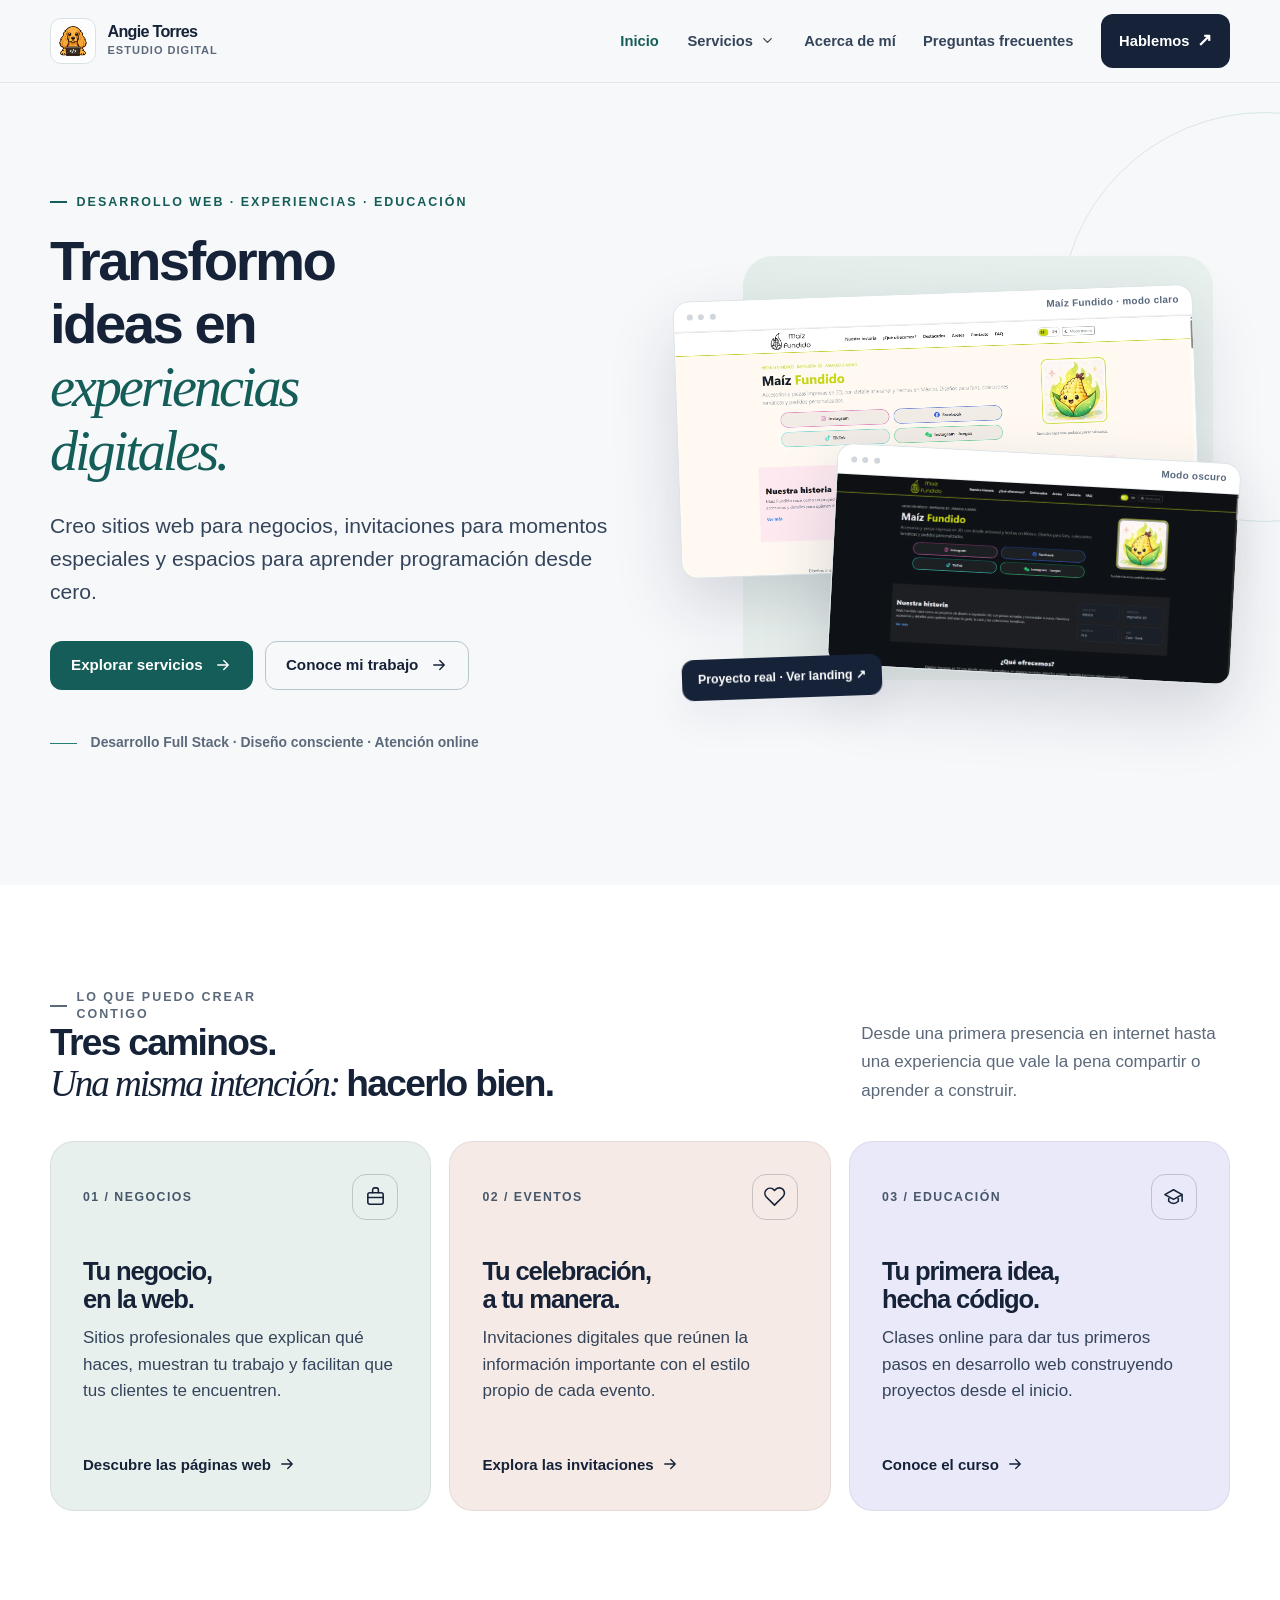
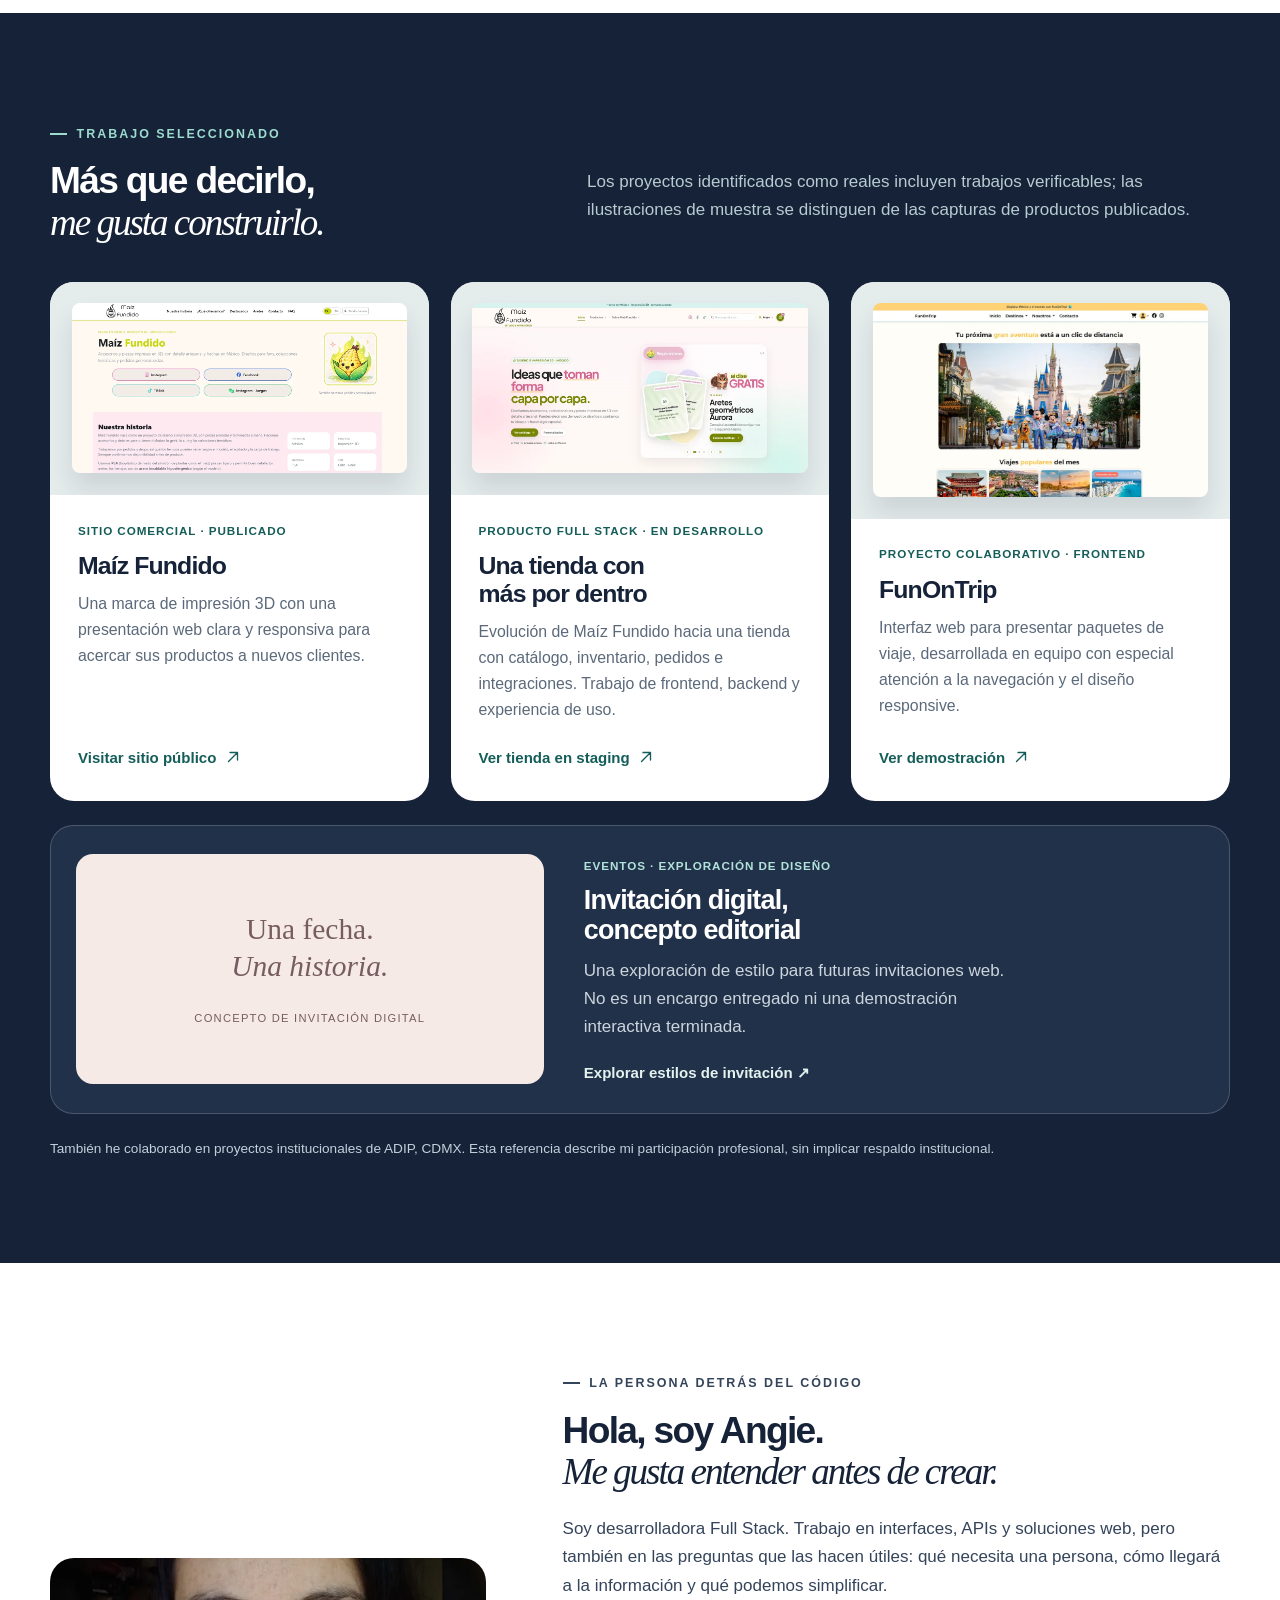
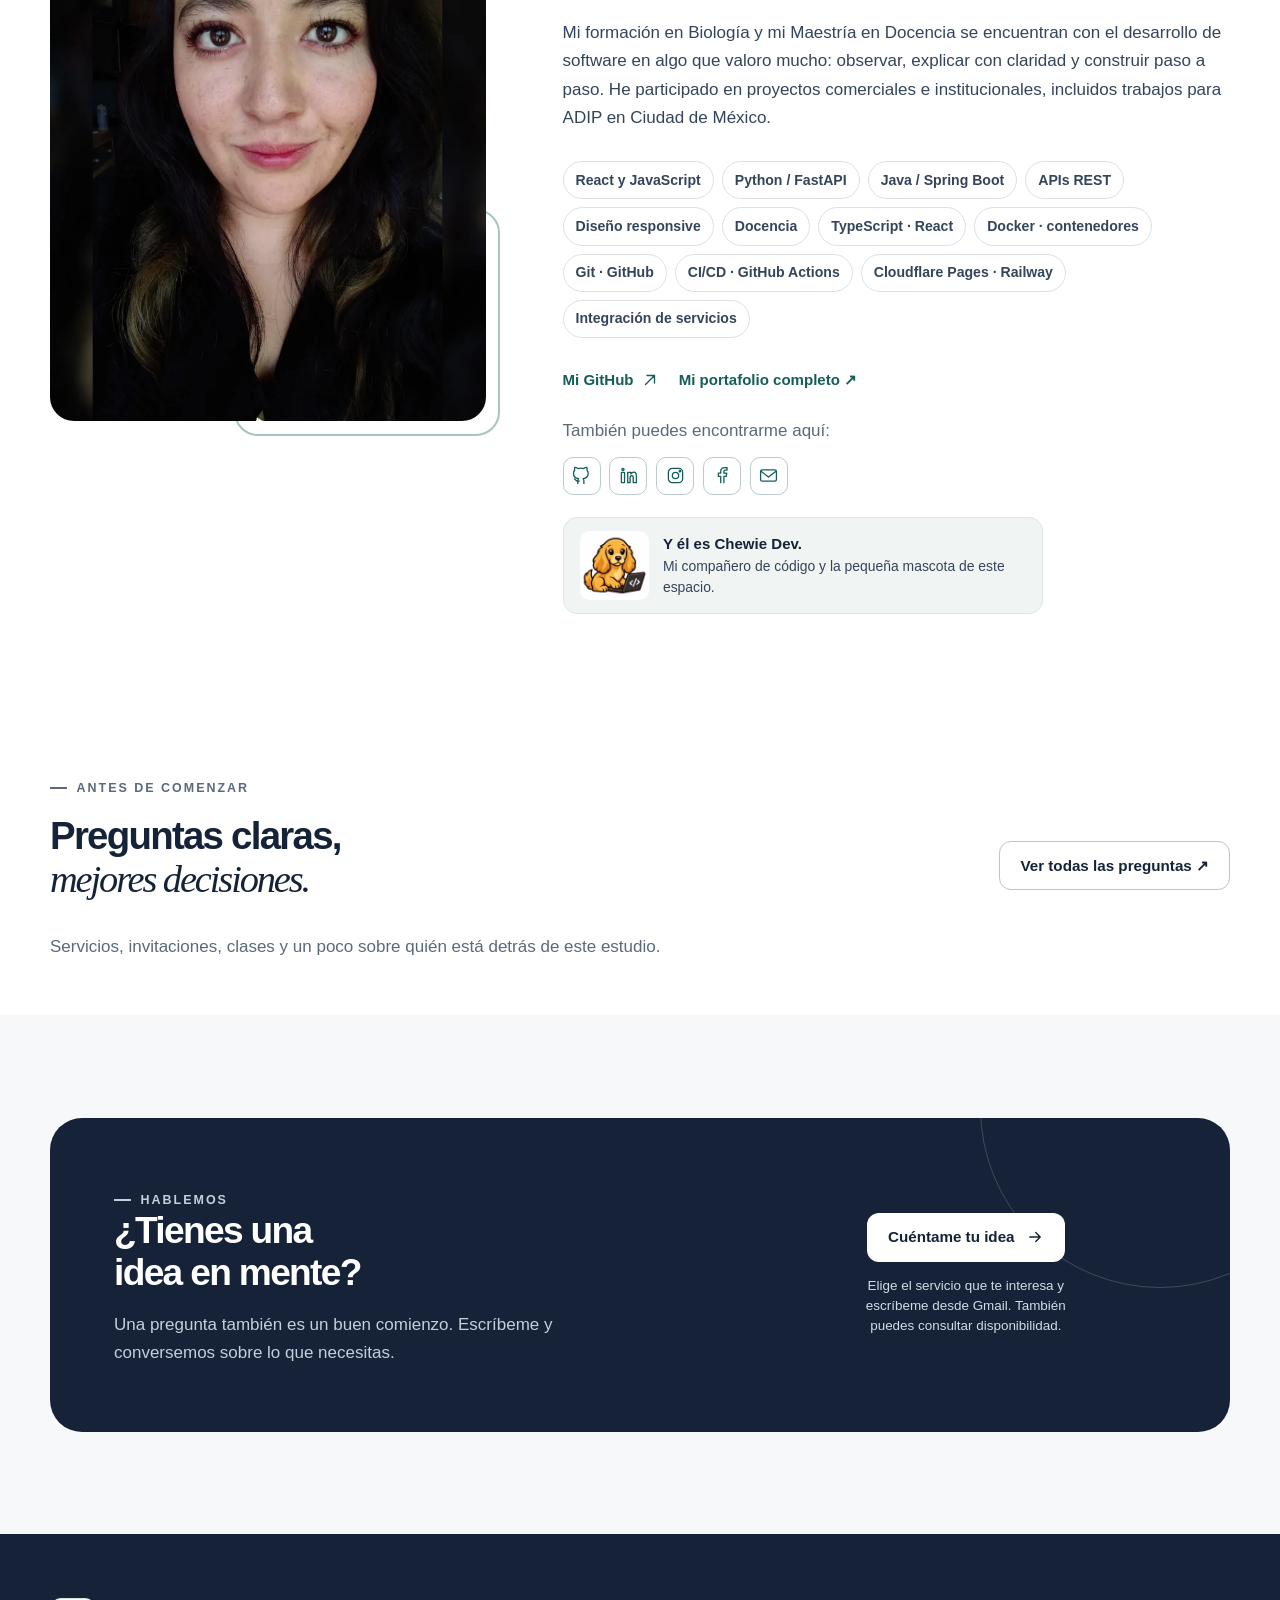
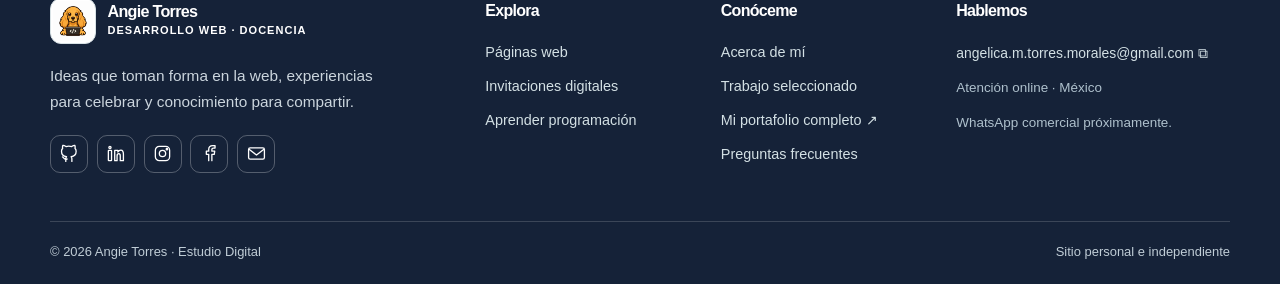
==== commit e0a26ace: "feat: Estudio Digital V2.5.1 - mejoras UX UI y responsive" ====
--- a/index.html
+++ b/index.html
@@ -1,532 +1,766 @@
-<!DOCTYPE html>
+<!doctype html>
 <html lang="es-MX">
- <head>
-  <meta charset="utf-8">
-  <meta content="width=device-width,initial-scale=1" name="viewport">
-  <title>
-   Angie Torres | Desarrollo web, invitaciones y clases
-  </title>
-  <meta content="Dise&ntilde;o y desarrollo p&aacute;ginas web para negocios, invitaciones digitales para eventos y clases online de programaci&oacute;n desde cero." name="description">
-  <meta content="#f7f8fa" name="theme-color">
-  <meta content="website" property="og:type">
-  <meta content="es_MX" property="og:locale">
-  <meta content="Angie Torres | Desarrollo web, invitaciones y clases" property="og:title">
-  <meta content="Dise&ntilde;o y desarrollo p&aacute;ginas web para negocios, invitaciones digitales para eventos y clases online de programaci&oacute;n desde cero." property="og:description">
-  <link href="/assets/chewie/chewie-long.ico" rel="icon" type="image/x-icon">
-  <link href="/assets/chewie/chewie-long-48.png" rel="icon" sizes="48x48" type="image/png">
-  <link href="/assets/chewie/chewie-long-180.png" rel="apple-touch-icon" sizes="180x180">
-  <link href="/css/tokens.css" rel="stylesheet">
-  <link href="/css/global.css" rel="stylesheet">
-  <link href="/css/components.css" rel="stylesheet">
-  <link href="/css/chewie-v13.css" rel="stylesheet">
-  <link href="/css/visual-refresh-v14.css" rel="stylesheet">
-  <link href="/css/restore-v16.css" rel="stylesheet">
-  <link href="/css/pages/inicio.css" rel="stylesheet">
-  <script defer src="/js/emailjs-config.js">
-  </script>
-  <script defer src="/js/shared-layout.js">
-  </script>
- </head>
- <body data-page="inicio">
-  <a class="skip-link" href="#contenido">
-   Saltar al contenido
-  </a>
-  <div id="shared-header">
-  </div>
-  <div id="shared-backdrop">
-  </div>
-  <main id="contenido">
-   <!-- Sección: hero-home -->
-   <section aria-labelledby="home-title" class="hero-home">
-    <div class="container hero-grid">
-     <div class="hero-copy">
-      <p class="kicker">
-       Desarrollo web &middot; Experiencias &middot; Educaci&oacute;n
-      </p>
-      <h1 id="home-title">
-       Transformo ideas en
-       <span class="editorial">
-        experiencias digitales.
-       </span>
-      </h1>
-      <p class="lead">
-       Creo sitios web para negocios, invitaciones para momentos especiales y espacios para aprender programaci&oacute;n desde cero.
-      </p>
-      <div class="btn-row">
-       <a class="btn btn-primary" href="#servicios">
-        Explorar servicios
-        <svg aria-hidden="true" fill="none" stroke="currentColor" stroke-linecap="round" stroke-linejoin="round" stroke-width="1.8" viewbox="0 0 24 24">
-         <path d="M5 12h14m-6-6 6 6-6 6">
-         </path>
-        </svg>
-       </a>
-       <a class="btn btn-outline" href="#proyectos">
-        Conoce mi trabajo
-        <svg aria-hidden="true" fill="none" stroke="currentColor" stroke-linecap="round" stroke-linejoin="round" stroke-width="1.8" viewbox="0 0 24 24">
-         <path d="M5 12h14m-6-6 6 6-6 6">
-         </path>
-        </svg>
-       </a>
-      </div>
-      <p class="hero-trust">
-       <span aria-hidden="true" class="line">
-       </span>
-       Desarrollo Full Stack &middot; Dise&ntilde;o consciente &middot; Atenci&oacute;n online
-      </p>
-     </div>
-     <div aria-label="Ilustraciones conceptuales de sitios web y tiendas inspiradas en experiencias de desarrollo" class="hero-stage hero-stage-illustrated">
-      <div aria-hidden="true" class="stage-field">
-      </div>
-      <div class="stage-window stage-primary">
-       <div aria-hidden="true" class="window-top">
-        <i>
-        </i>
-        <i>
-        </i>
-        <i>
-        </i>
-        <span>
-         Landing web &middot; ilustraci&oacute;n
-        </span>
-       </div>
-       <img alt="Ilustraci&oacute;n editorial de una p&aacute;gina para negocios con secciones, textos y botones de contacto." fetchpriority="high" height="659" src="/assets/illustrations/home-landing-editorial.svg" width="1350">
-      </div>
-      <div class="stage-window stage-secondary">
-       <div aria-hidden="true" class="window-top">
-        <i>
-        </i>
-        <i>
-        </i>
-        <i>
-        </i>
-        <span>
-         Tienda creativa &middot; ilustraci&oacute;n
-        </span>
-       </div>
-       <img alt="Ilustraci&oacute;n editorial de una tienda en l&iacute;nea creativa con tarjetas y colores suaves." height="664" src="/assets/illustrations/home-shop-editorial.svg" width="1350">
-      </div>
-      <span class="stage-note">
-       Dise&ntilde;os conceptuales &middot; proyectos web
-      </span>
-     </div>
-    </div>
-   </section>
-   <!-- Sección: servicios -->
-   <section aria-labelledby="services-title" class="section section-white anchor-offset" id="servicios">
-    <div class="container">
-     <div class="section-head">
-      <div>
-       <p class="kicker">
-        Lo que puedo crear contigo
-       </p>
-       <h2 id="services-title">
-        Tres caminos.
-        <br>
-        <span class="editorial">
-         Una misma intenci&oacute;n:
-        </span>
-        hacerlo bien.
-       </h2>
-      </div>
-      <p>
-       Desde una primera presencia en internet hasta una experiencia que vale la pena compartir o aprender a construir.
-      </p>
-     </div>
-     <div class="services-grid">
-      <article class="service-card business">
-       <div class="service-top">
-        <span class="service-index">
-         01 / NEGOCIOS
-        </span>
-        <span class="service-glyph">
-         <svg aria-hidden="true" fill="none" stroke="currentColor" stroke-linecap="round" stroke-linejoin="round" stroke-width="1.65" viewbox="0 0 24 24">
-          <rect height="12" rx="2" width="16" x="4" y="8">
-          </rect>
-          <path d="M9 8V5a2 2 0 0 1 2-2h2a2 2 0 0 1 2 2v3M4 13h16">
-          </path>
-         </svg>
-        </span>
-       </div>
-       <h3>
-        Tu negocio,
-        <br>
-        en la web.
-       </h3>
-       <p>
-        Sitios profesionales que explican qu&eacute; haces, muestran tu trabajo y facilitan que tus clientes te encuentren.
-       </p>
-       <a class="text-link" href="negocios/">
-        Descubre las p&aacute;ginas web
-        <svg aria-hidden="true" fill="none" stroke="currentColor" stroke-linecap="round" stroke-linejoin="round" stroke-width="1.8" viewbox="0 0 24 24">
-         <path d="M5 12h14m-6-6 6 6-6 6">
-         </path>
-        </svg>
-       </a>
-      </article>
-      <article class="service-card events">
-       <div class="service-top">
-        <span class="service-index">
-         02 / EVENTOS
-        </span>
-        <span class="service-glyph">
-         <svg aria-hidden="true" fill="none" stroke="currentColor" stroke-linecap="round" stroke-linejoin="round" stroke-width="1.65" viewbox="0 0 24 24">
-          <path d="M20.8 4.6a5.4 5.4 0 0 0-7.6 0L12 5.8l-1.2-1.2a5.4 5.4 0 0 0-7.6 7.6L12 21l8.8-8.8a5.4 5.4 0 0 0 0-7.6Z">
-          </path>
-         </svg>
-        </span>
-       </div>
-       <h3>
-        Tu celebraci&oacute;n,
-        <br>
-        a tu manera.
-       </h3>
-       <p>
-        Invitaciones digitales que re&uacute;nen la informaci&oacute;n importante con el estilo propio de cada evento.
-       </p>
-       <a class="text-link" href="eventos/">
-        Explora las invitaciones
-        <svg aria-hidden="true" fill="none" stroke="currentColor" stroke-linecap="round" stroke-linejoin="round" stroke-width="1.8" viewbox="0 0 24 24">
-         <path d="M5 12h14m-6-6 6 6-6 6">
-         </path>
-        </svg>
-       </a>
-      </article>
-      <article class="service-card learning">
-       <div class="service-top">
-        <span class="service-index">
-         03 / EDUCACI&Oacute;N
-        </span>
-        <span class="service-glyph">
-         <svg aria-hidden="true" fill="none" stroke="currentColor" stroke-linecap="round" stroke-linejoin="round" stroke-width="1.65" viewbox="0 0 24 24">
-          <path d="m3 10 9-5 9 5-9 5-9-5Zm4 2v5c3 3 7 3 10 0v-5M21 10v7">
-          </path>
-         </svg>
-        </span>
-       </div>
-       <h3>
-        Tu primera idea,
-        <br>
-        hecha c&oacute;digo.
-       </h3>
-       <p>
-        Clases online para dar tus primeros pasos en desarrollo web construyendo proyectos desde el inicio.
-       </p>
-       <a class="text-link" href="aprender/">
-        Conoce el curso
-        <svg aria-hidden="true" fill="none" stroke="currentColor" stroke-linecap="round" stroke-linejoin="round" stroke-width="1.8" viewbox="0 0 24 24">
-         <path d="M5 12h14m-6-6 6 6-6 6">
-         </path>
-        </svg>
-       </a>
-      </article>
-     </div>
-    </div>
-   </section>
-   <!-- Sección: proyectos -->
-   <section aria-labelledby="projects-title" class="section section-dark anchor-offset" id="proyectos">
-    <div class="container">
-     <div class="projects-top">
-      <div>
-       <p class="kicker">
-        Trabajo seleccionado
-       </p>
-       <h2 id="projects-title">
-        M&aacute;s que decirlo,
-        <br>
-        <span class="editorial">
-         me gusta construirlo.
-        </span>
-       </h2>
-      </div>
-     </div>
-     <div class="project-grid">
-      <article class="project-card">
-       <div class="project-image">
-        <img alt="Sitio comercial Ma&iacute;z Fundido, portada con categor&iacute;as y producto destacado" decoding="async" height="659" loading="lazy" src="assets/portfolio/maiz-fundido-sitio.webp" width="1350">
-       </div>
-       <div class="project-body">
-        <span class="mini-tag">
-         Sitio comercial &middot; Publicado
-        </span>
-        <h3>
-         Ma&iacute;z Fundido
-        </h3>
-        <p>
-         Una marca de impresi&oacute;n 3D con una presentaci&oacute;n web clara y responsiva para acercar sus productos a nuevos clientes.
-        </p>
-        <a class="text-link" href="https://maizfundido.pages.dev/" rel="noopener noreferrer" target="_blank">
-         Visitar sitio p&uacute;blico
-         <svg aria-hidden="true" fill="none" stroke="currentColor" stroke-linecap="round" stroke-linejoin="round" stroke-width="1.8" viewbox="0 0 24 24">
-          <path d="M6 18 18 6M8 6h10v10">
-          </path>
-         </svg>
-        </a>
-       </div>
-      </article>
-      <article class="project-card">
-       <div class="project-image">
-        <img alt="Interfaz de e-commerce Ma&iacute;z Fundido con cat&aacute;logo y promoci&oacute;n visual" decoding="async" height="664" loading="lazy" src="assets/portfolio/maiz-fundido-tienda.webp" width="1350">
-       </div>
-       <div class="project-body">
-        <span class="mini-tag">
-         Producto Full Stack &middot; En desarrollo
-        </span>
-        <h3>
-         Una tienda con m&aacute;s por dentro
-        </h3>
-        <p>
-         Evoluci&oacute;n de Ma&iacute;z Fundido hacia una tienda con cat&aacute;logo, inventario, pedidos e integraciones. Trabajo de frontend, backend y experiencia de uso.
-        </p>
-        <a class="text-link" href="https://maiz-fundido-staging.angie-maizfundido.workers.dev/#/" rel="noopener noreferrer" target="_blank">
-         Ver tienda en staging
-         <svg aria-hidden="true" fill="none" stroke="currentColor" stroke-linecap="round" stroke-linejoin="round" stroke-width="1.8" viewbox="0 0 24 24">
-          <path d="M6 18 18 6M8 6h10v10">
-          </path>
-         </svg>
-        </a>
-       </div>
-      </article>
-     </div>
-     <div class="additional-work">
-      <img alt="Captura de FunOnTrip, un proyecto web colaborativo de viajes" height="570" src="assets/portfolio/funontrip.webp" width="1200">
-      <div>
-       <span class="mini-tag">
-        Proyecto colaborativo &middot; Frontend
-       </span>
-       <h3>
-        FunOnTrip
-       </h3>
-       <p>
-        Interfaz web para presentar paquetes de viaje, desarrollada en equipo con especial atenci&oacute;n a la navegaci&oacute;n y el dise&ntilde;o responsive.
-       </p>
-      </div>
-      <a class="text-link" href="https://angie-torres-m.github.io/E-commerce_FunOnTrip_Equipo4/" rel="noopener noreferrer" target="_blank">
-       Ver demostraci&oacute;n
-       <svg aria-hidden="true" fill="none" stroke="currentColor" stroke-linecap="round" stroke-linejoin="round" stroke-width="1.8" viewbox="0 0 24 24">
-        <path d="M6 18 18 6M8 6h10v10">
-        </path>
-       </svg>
-      </a>
-     </div>
-     <article class="invitation-work">
-      <div aria-hidden="true" class="invitation-work-visual">
-       <span>
-        Una fecha.
-        <br>
-        <em>
-         Una historia.
-        </em>
-       </span>
-       <small>
-        Concepto de invitaci&oacute;n digital
-       </small>
-      </div>
-      <div>
-       <span class="mini-tag">
-        Eventos &middot; Exploraci&oacute;n de dise&ntilde;o
-       </span>
-       <h3>
-        Invitaci&oacute;n digital, concepto editorial
-       </h3>
-       <p>
-        Una exploraci&oacute;n de estilo para futuras invitaciones web. No es un encargo entregado ni una demostraci&oacute;n interactiva terminada.
-       </p>
-       <a class="text-link" href="/eventos.html#estilos">
-        Explorar estilos de invitaci&oacute;n &nearrow;
-       </a>
-      </div>
-     </article>
-     <p class="project-footnote">
-      Tambi&eacute;n he colaborado en proyectos institucionales de ADIP, CDMX. Esta referencia describe mi participaci&oacute;n profesional, sin implicar respaldo institucional.
-     </p>
-    </div>
-   </section>
-   <!-- Sección: sobre-mi -->
-   <section aria-labelledby="about-title" class="section section-white anchor-offset" id="sobre-mi">
-    <div class="container about-grid">
-     <div class="portrait-wrap">
-      <img alt="Retrato de Angie Torres, desarrolladora Full Stack" decoding="async" height="760" loading="eager" src="assets/portfolio/angie-retrato.webp" width="760">
-     </div>
-     <div class="about-copy">
-      <p class="kicker">
-       La persona detr&aacute;s del c&oacute;digo
-      </p>
-      <h2 id="about-title">
-       Hola, soy Angie.
-       <br>
-       <span class="editorial">
-        Me gusta entender antes de crear.
-       </span>
-      </h2>
-      <p>
-       Soy desarrolladora Full Stack. Trabajo en interfaces, APIs y soluciones web, pero tambi&eacute;n en las preguntas que las hacen &uacute;tiles: qu&eacute; necesita una persona, c&oacute;mo llegar&aacute; a la informaci&oacute;n y qu&eacute; podemos simplificar.
-      </p>
-      <p>
-       Mi formaci&oacute;n en Biolog&iacute;a y mi Maestr&iacute;a en Docencia se encuentran con el desarrollo de software en algo que valoro mucho: observar, explicar con claridad y construir paso a paso. He participado en proyectos comerciales e institucionales, incluidos trabajos para ADIP en Ciudad de M&eacute;xico.
-      </p>
-      <div aria-label="&Aacute;reas y herramientas con las que trabajo" class="about-tags">
-       <span>
-        React y JavaScript
-       </span>
-       <span>
-        Python / FastAPI
-       </span>
-       <span>
-        Java / Spring Boot
-       </span>
-       <span>
-        APIs REST
-       </span>
-       <span>
-        Dise&ntilde;o responsive
-       </span>
-       <span>
-        Docencia
-       </span>
-      </div>
-      <div class="about-links">
-       <a class="text-link" href="https://github.com/Angie-Torres-M" rel="noopener noreferrer" target="_blank">
-        Mi GitHub
-        <svg aria-hidden="true" fill="none" stroke="currentColor" stroke-linecap="round" stroke-linejoin="round" stroke-width="1.8" viewbox="0 0 24 24">
-         <path d="M6 18 18 6M8 6h10v10">
-         </path>
-        </svg>
-       </a>
-       <a class="text-link" href="https://angie-torres-m.github.io/MiPortafolio/" rel="noopener noreferrer" target="_blank">
-        Mi portafolio completo &nearrow;
-       </a>
-      </div>
-      <div class="about-social">
-       <p>
-        Tambi&eacute;n puedes encontrarme aqu&iacute;:
-       </p>
-       <div aria-label="Redes sociales y contacto" class="social-links">
-        <a aria-label="GitHub (abre en nueva pesta&ntilde;a)" href="https://github.com/Angie-Torres-M" rel="noopener noreferrer" target="_blank" title="GitHub">
-         <svg aria-hidden="true" fill="none" stroke="currentColor" stroke-linecap="round" stroke-linejoin="round" stroke-width="1.65" viewbox="0 0 24 24">
-          <path d="M9 19c-4.2 1.3-4.2-2.3-5.9-2.7M15 22v-3.3a3.4 3.4 0 0 0-.95-2.65c3.1-.36 6.35-1.52 6.35-6.9a5.35 5.35 0 0 0-1.5-3.72 4.96 4.96 0 0 0-.1-3.67s-1.3-.4-4 1.5a13.5 13.5 0 0 0-7.3 0c-2.7-1.9-4-1.5-4-1.5a4.96 4.96 0 0 0-.1 3.67 5.35 5.35 0 0 0-1.5 3.72c0 5.38 3.25 6.54 6.35 6.9A3.4 3.4 0 0 0 7.3 18.7V22">
-          </path>
-         </svg>
-         <span class="sr-only">
-          GitHub
-         </span>
-        </a>
-        <a aria-label="LinkedIn (abre en nueva pesta&ntilde;a)" href="https://www.linkedin.com/in/angietorresm" rel="noopener noreferrer" target="_blank" title="LinkedIn">
-         <svg aria-hidden="true" fill="none" stroke="currentColor" stroke-linecap="round" stroke-linejoin="round" stroke-width="1.65" viewbox="0 0 24 24">
-          <rect height="13" rx=".6" width="4" x="3" y="8">
-          </rect>
-          <circle cx="5" cy="4.5" r="1.4">
-          </circle>
-          <path d="M11 21V8h4v2.1c.8-1.5 2-2.4 3.8-2.4 3 0 3.2 2.3 3.2 5.3V21h-4v-6c0-1.7-.3-2.8-1.8-2.8-1.4 0-2.2 1.1-2.2 2.8v6Z">
-          </path>
-         </svg>
-         <span class="sr-only">
-          LinkedIn
-         </span>
-        </a>
-        <a aria-label="Instagram (abre en nueva pesta&ntilde;a)" href="https://www.instagram.com/angies__torres/" rel="noopener noreferrer" target="_blank" title="Instagram">
-         <svg aria-hidden="true" fill="none" stroke="currentColor" stroke-linecap="round" stroke-linejoin="round" stroke-width="1.65" viewbox="0 0 24 24">
-          <rect height="18" rx="5" width="18" x="3" y="3">
-          </rect>
-          <circle cx="12" cy="12" r="4">
-          </circle>
-          <circle cx="17.6" cy="6.5" r=".9">
-          </circle>
-         </svg>
-         <span class="sr-only">
-          Instagram
-         </span>
-        </a>
-        <a aria-label="Facebook (abre en nueva pesta&ntilde;a)" href="https://www.facebook.com/anguie.torresmorales" rel="noopener noreferrer" target="_blank" title="Facebook">
-         <svg aria-hidden="true" fill="none" stroke="currentColor" stroke-linecap="round" stroke-linejoin="round" stroke-width="1.65" viewbox="0 0 24 24">
-          <path d="M15 21v-8h3l.6-4H15V7c0-1.2.5-1.9 1.8-1.9H19V2.2A24 24 0 0 0 16.1 2C12.7 2 11 3.8 11 7v2H8v4h3v8">
-          </path>
-         </svg>
-         <span class="sr-only">
-          Facebook
-         </span>
-        </a>
-        <a aria-label="Redactar correo desde Gmail web (abre en nueva pesta&ntilde;a)" href="https://mail.google.com/mail/?view=cm&fs=1&to=angelica.m.torres.morales@gmail.com" rel="noopener noreferrer" target="_blank" title="Abrir redacci&oacute;n en Gmail web">
-         <svg aria-hidden="true" fill="none" stroke="currentColor" stroke-linecap="round" stroke-linejoin="round" stroke-width="1.65" viewbox="0 0 24 24">
-          <rect height="14" rx="2" width="20" x="2" y="5">
-          </rect>
-          <path d="m3 7 9 7 9-7">
-          </path>
-         </svg>
-         <span class="sr-only">
-          Correo electr&oacute;nico
-         </span>
-        </a>
-       </div>
-      </div>
-      <div class="chewie-about">
-       <img alt="Chewie Dev, perrito ilustrado con una laptop" height="74" loading="lazy" src="/assets/chewie/chewie-sobre-mi.webp" width="74">
-       <p>
-        <strong>
-         Y &eacute;l es Chewie Dev.
-        </strong>
-        Mi compa&ntilde;ero de c&oacute;digo y la peque&ntilde;a mascota de este espacio.
-       </p>
-      </div>
-     </div>
-    </div>
-   </section>
-   <!-- Sección: section · section-white · faq-teaser -->
-   <section class="section section-white faq-teaser">
-    <div class="container teaser-row">
-     <div>
-      <p class="kicker">
-       Antes de comenzar
-      </p>
-      <h2>
-       Preguntas claras,
-       <span class="editorial">
-        mejores decisiones.
-       </span>
-      </h2>
-      <p>
-       Servicios, invitaciones, clases y un poco sobre qui&eacute;n est&aacute; detr&aacute;s de este estudio.
-      </p>
-     </div>
-     <a class="btn btn-outline" href="/preguntas.html">
-      Ver todas las preguntas &nearrow;
-     </a>
-    </div>
-   </section>
-   <!-- Sección: contacto -->
-   <section aria-labelledby="contact-title" class="section anchor-offset" id="contacto">
-    <div class="container">
-     <div class="contact-panel">
-      <div>
-       <p class="kicker">
-        Hablemos
-       </p>
-       <h2 id="contact-title">
-        &iquest;Tienes una idea en mente?
-       </h2>
-       <p>
-        Una pregunta tambi&eacute;n es un buen comienzo. Escr&iacute;beme y conversemos sobre lo que necesitas.
-       </p>
-      </div>
-      <div class="contact-actions">
-       <a class="btn btn-light" data-contact="general" href="#contacto">
-        Cu&eacute;ntame tu idea
-        <svg aria-hidden="true" fill="none" stroke="currentColor" stroke-linecap="round" stroke-linejoin="round" stroke-width="1.8" viewbox="0 0 24 24">
-         <path d="M5 12h14m-6-6 6 6-6 6">
-         </path>
-        </svg>
-       </a>
-       <span class="contact-secondary">
-        Abre opciones de contacto: Gmail web o copiar mi correo. El formulario directo se habilita al configurarlo.
-       </span>
-      </div>
-     </div>
-    </div>
-   </section>
-  </main>
-  <div id="shared-footer">
-  </div>
-  <div id="shared-contact">
-  </div>
- </body>
+  <head>
+    <meta charset="utf-8" />
+    <meta content="width=device-width,initial-scale=1" name="viewport" />
+    <title>Angie Torres | Desarrollo web, invitaciones y clases</title>
+    <meta
+      content="Dise&ntilde;o y desarrollo p&aacute;ginas web para negocios, invitaciones digitales para eventos y clases online de programaci&oacute;n desde cero."
+      name="description"
+    />
+    <meta content="#f7f8fa" name="theme-color" />
+    <meta content="website" property="og:type" />
+    <meta content="es_MX" property="og:locale" />
+    <meta
+      content="Angie Torres | Desarrollo web, invitaciones y clases"
+      property="og:title"
+    />
+    <meta
+      content="Dise&ntilde;o y desarrollo p&aacute;ginas web para negocios, invitaciones digitales para eventos y clases online de programaci&oacute;n desde cero."
+      property="og:description"
+    />
+    <link
+      href="./assets/chewie/chewie-long.ico"
+      rel="icon"
+      type="image/x-icon"
+    />
+    <link
+      href="./assets/chewie/chewie-long-48.png"
+      rel="icon"
+      sizes="48x48"
+      type="image/png"
+    />
+    <link
+      href="./assets/chewie/chewie-long-180.png"
+      rel="apple-touch-icon"
+      sizes="180x180"
+    />
+    <link href="./css/tokens.css" rel="stylesheet" />
+    <link href="./css/global.css" rel="stylesheet" />
+    <link href="./css/components.css" rel="stylesheet" />
+    <link href="./css/chewie-v13.css" rel="stylesheet" />
+    <link href="./css/visual-refresh-v14.css" rel="stylesheet" />
+    <link href="./css/restore-v16.css" rel="stylesheet" />
+    <link href="./css/pages/inicio.css" rel="stylesheet" />
+    <link href="./css/shared-polish.css" rel="stylesheet" />
+    <script defer="" src="./js/emailjs-config.js"></script>
+    <script defer="" src="./js/shared-layout.js"></script>
+  </head>
+  <body data-page="inicio">
+    <a class="skip-link" href="#contenido"> Saltar al contenido </a>
+    <div id="shared-header"></div>
+    <div id="shared-backdrop"></div>
+    <main id="contenido">
+      <!-- Sección: hero-home -->
+      <section aria-labelledby="home-title" class="hero-home">
+        <div class="container hero-grid">
+          <div class="hero-copy">
+            <p class="kicker">
+              Desarrollo web &middot; Experiencias &middot; Educaci&oacute;n
+            </p>
+            <h1 id="home-title">
+              Transformo ideas en
+              <span class="editorial"> experiencias digitales. </span>
+            </h1>
+            <p class="lead">
+              Creo sitios web para negocios, invitaciones para momentos
+              especiales y espacios para aprender programaci&oacute;n desde
+              cero.
+            </p>
+            <div class="btn-row">
+              <a class="btn btn-primary" href="#servicios">
+                Explorar servicios
+                <svg
+                  aria-hidden="true"
+                  fill="none"
+                  stroke="currentColor"
+                  stroke-linecap="round"
+                  stroke-linejoin="round"
+                  stroke-width="1.8"
+                  viewbox="0 0 24 24"
+                >
+                  <path d="M5 12h14m-6-6 6 6-6 6"></path>
+                </svg>
+              </a>
+              <a class="btn btn-outline" href="#proyectos">
+                Conoce mi trabajo
+                <svg
+                  aria-hidden="true"
+                  fill="none"
+                  stroke="currentColor"
+                  stroke-linecap="round"
+                  stroke-linejoin="round"
+                  stroke-width="1.8"
+                  viewbox="0 0 24 24"
+                >
+                  <path d="M5 12h14m-6-6 6 6-6 6"></path>
+                </svg>
+              </a>
+            </div>
+            <p class="hero-trust">
+              <span aria-hidden="true" class="line"> </span>
+              Desarrollo Full Stack &middot; Dise&ntilde;o consciente &middot;
+              Atenci&oacute;n online
+            </p>
+          </div>
+          <div
+            aria-label="Capturas reales de la landing de Ma&iacute;z Fundido en sus versiones de modo claro y modo oscuro"
+            class="hero-stage hero-stage-real"
+          >
+            <div aria-hidden="true" class="stage-field"></div>
+            <div class="stage-window stage-primary">
+              <div aria-hidden="true" class="window-top">
+                <i> </i>
+                <i> </i>
+                <i> </i>
+                <span> Ma&iacute;z Fundido &middot; modo claro </span>
+              </div>
+              <img
+                alt="Captura real de la landing Ma&iacute;z Fundido en modo claro, con el cat&aacute;logo de redes y secci&oacute;n Nuestra historia."
+                fetchpriority="high"
+                height="906"
+                src="./assets/reales/maiz-fundido/landing-claro.webp"
+                width="1915"
+              />
+            </div>
+            <div class="stage-window stage-secondary">
+              <div aria-hidden="true" class="window-top">
+                <i> </i>
+                <i> </i>
+                <i> </i>
+                <span> Modo oscuro </span>
+              </div>
+              <img
+                alt="La misma landing de Ma&iacute;z Fundido en modo oscuro, con una paleta adaptada."
+                height="907"
+                src="./assets/reales/maiz-fundido/landing-oscuro.webp"
+                width="1912"
+              />
+            </div>
+            <a
+              aria-label="Ver la landing real de Ma&iacute;z Fundido en una pesta&ntilde;a nueva"
+              class="stage-note stage-note-link"
+              href="https://maizfundido.pages.dev/"
+              rel="noopener noreferrer"
+              target="_blank"
+            >
+              Proyecto real &middot; Ver landing &nearrow;
+            </a>
+          </div>
+        </div>
+      </section>
+      <!-- Sección: servicios -->
+      <section
+        aria-labelledby="services-title"
+        class="section section-white anchor-offset"
+        id="servicios"
+      >
+        <div class="container">
+          <div class="section-head">
+            <div>
+              <p class="kicker">Lo que puedo crear contigo</p>
+              <h2 id="services-title">
+                Tres caminos.
+                <br />
+                <span class="editorial"> Una misma intenci&oacute;n: </span>
+                hacerlo bien.
+              </h2>
+            </div>
+            <p>
+              Desde una primera presencia en internet hasta una experiencia que
+              vale la pena compartir o aprender a construir.
+            </p>
+          </div>
+          <div class="services-grid">
+            <article class="service-card business">
+              <div class="service-top">
+                <span class="service-index"> 01 / NEGOCIOS </span>
+                <span class="service-glyph">
+                  <svg
+                    aria-hidden="true"
+                    fill="none"
+                    stroke="currentColor"
+                    stroke-linecap="round"
+                    stroke-linejoin="round"
+                    stroke-width="1.65"
+                    viewbox="0 0 24 24"
+                  >
+                    <rect height="12" rx="2" width="16" x="4" y="8"></rect>
+                    <path
+                      d="M9 8V5a2 2 0 0 1 2-2h2a2 2 0 0 1 2 2v3M4 13h16"
+                    ></path>
+                  </svg>
+                </span>
+              </div>
+              <h3>
+                Tu negocio,
+                <br />
+                en la web.
+              </h3>
+              <p>
+                Sitios profesionales que explican qu&eacute; haces, muestran tu
+                trabajo y facilitan que tus clientes te encuentren.
+              </p>
+              <a class="text-link" href="./negocios.html">
+                Descubre las p&aacute;ginas web
+                <svg
+                  aria-hidden="true"
+                  fill="none"
+                  stroke="currentColor"
+                  stroke-linecap="round"
+                  stroke-linejoin="round"
+                  stroke-width="1.8"
+                  viewbox="0 0 24 24"
+                >
+                  <path d="M5 12h14m-6-6 6 6-6 6"></path>
+                </svg>
+              </a>
+            </article>
+            <article class="service-card events">
+              <div class="service-top">
+                <span class="service-index"> 02 / EVENTOS </span>
+                <span class="service-glyph">
+                  <svg
+                    aria-hidden="true"
+                    fill="none"
+                    stroke="currentColor"
+                    stroke-linecap="round"
+                    stroke-linejoin="round"
+                    stroke-width="1.65"
+                    viewbox="0 0 24 24"
+                  >
+                    <path
+                      d="M20.8 4.6a5.4 5.4 0 0 0-7.6 0L12 5.8l-1.2-1.2a5.4 5.4 0 0 0-7.6 7.6L12 21l8.8-8.8a5.4 5.4 0 0 0 0-7.6Z"
+                    ></path>
+                  </svg>
+                </span>
+              </div>
+              <h3>
+                Tu celebraci&oacute;n,
+                <br />
+                a tu manera.
+              </h3>
+              <p>
+                Invitaciones digitales que re&uacute;nen la informaci&oacute;n
+                importante con el estilo propio de cada evento.
+              </p>
+              <a class="text-link" href="./eventos.html">
+                Explora las invitaciones
+                <svg
+                  aria-hidden="true"
+                  fill="none"
+                  stroke="currentColor"
+                  stroke-linecap="round"
+                  stroke-linejoin="round"
+                  stroke-width="1.8"
+                  viewbox="0 0 24 24"
+                >
+                  <path d="M5 12h14m-6-6 6 6-6 6"></path>
+                </svg>
+              </a>
+            </article>
+            <article class="service-card learning">
+              <div class="service-top">
+                <span class="service-index"> 03 / EDUCACI&Oacute;N </span>
+                <span class="service-glyph">
+                  <svg
+                    aria-hidden="true"
+                    fill="none"
+                    stroke="currentColor"
+                    stroke-linecap="round"
+                    stroke-linejoin="round"
+                    stroke-width="1.65"
+                    viewbox="0 0 24 24"
+                  >
+                    <path
+                      d="m3 10 9-5 9 5-9 5-9-5Zm4 2v5c3 3 7 3 10 0v-5M21 10v7"
+                    ></path>
+                  </svg>
+                </span>
+              </div>
+              <h3>
+                Tu primera idea,
+                <br />
+                hecha c&oacute;digo.
+              </h3>
+              <p>
+                Clases online para dar tus primeros pasos en desarrollo web
+                construyendo proyectos desde el inicio.
+              </p>
+              <a class="text-link" href="./aprender.html">
+                Conoce el curso
+                <svg
+                  aria-hidden="true"
+                  fill="none"
+                  stroke="currentColor"
+                  stroke-linecap="round"
+                  stroke-linejoin="round"
+                  stroke-width="1.8"
+                  viewbox="0 0 24 24"
+                >
+                  <path d="M5 12h14m-6-6 6 6-6 6"></path>
+                </svg>
+              </a>
+            </article>
+          </div>
+        </div>
+      </section>
+      <!-- Sección: proyectos -->
+      <section
+        aria-labelledby="projects-title"
+        class="section section-dark anchor-offset"
+        id="proyectos"
+      >
+        <div class="container">
+          <div class="projects-top">
+            <div>
+              <p class="kicker">Trabajo seleccionado</p>
+              <h2 id="projects-title">
+                M&aacute;s que decirlo,
+                <br />
+                <span class="editorial"> me gusta construirlo. </span>
+              </h2>
+            </div>
+            <p class="project-note">
+              Los proyectos identificados como reales incluyen trabajos
+              verificables; las ilustraciones de muestra se distinguen de las
+              capturas de productos publicados.
+            </p>
+          </div>
+          <div class="project-grid">
+            <article class="project-card">
+              <div class="project-image">
+                <img
+                  alt="Sitio comercial Ma&iacute;z Fundido, portada con categor&iacute;as y producto destacado"
+                  decoding="async"
+                  height="659"
+                  loading="lazy"
+                  src="assets/portfolio/maiz-fundido-sitio.webp"
+                  width="1350"
+                />
+              </div>
+              <div class="project-body">
+                <span class="mini-tag">
+                  Sitio comercial &middot; Publicado
+                </span>
+                <h3>Ma&iacute;z Fundido</h3>
+                <p>
+                  Una marca de impresi&oacute;n 3D con una presentaci&oacute;n
+                  web clara y responsiva para acercar sus productos a nuevos
+                  clientes.
+                </p>
+                <a
+                  class="text-link"
+                  href="https://maizfundido.pages.dev/"
+                  rel="noopener noreferrer"
+                  target="_blank"
+                >
+                  Visitar sitio p&uacute;blico
+                  <svg
+                    aria-hidden="true"
+                    fill="none"
+                    stroke="currentColor"
+                    stroke-linecap="round"
+                    stroke-linejoin="round"
+                    stroke-width="1.8"
+                    viewbox="0 0 24 24"
+                  >
+                    <path d="M6 18 18 6M8 6h10v10"></path>
+                  </svg>
+                </a>
+              </div>
+            </article>
+            <article class="project-card">
+              <div class="project-image">
+                <img
+                  alt="Interfaz de e-commerce Ma&iacute;z Fundido con cat&aacute;logo y promoci&oacute;n visual"
+                  decoding="async"
+                  height="664"
+                  loading="lazy"
+                  src="assets/portfolio/maiz-fundido-tienda.webp"
+                  width="1350"
+                />
+              </div>
+              <div class="project-body">
+                <span class="mini-tag">
+                  Producto Full Stack &middot; En desarrollo
+                </span>
+                <h3>Una tienda con m&aacute;s por dentro</h3>
+                <p>
+                  Evoluci&oacute;n de Ma&iacute;z Fundido hacia una tienda con
+                  cat&aacute;logo, inventario, pedidos e integraciones. Trabajo
+                  de frontend, backend y experiencia de uso.
+                </p>
+                <a
+                  class="text-link"
+                  href="https://maiz-fundido-staging.angie-maizfundido.workers.dev/#/"
+                  rel="noopener noreferrer"
+                  target="_blank"
+                >
+                  Ver tienda en staging
+                  <svg
+                    aria-hidden="true"
+                    fill="none"
+                    stroke="currentColor"
+                    stroke-linecap="round"
+                    stroke-linejoin="round"
+                    stroke-width="1.8"
+                    viewbox="0 0 24 24"
+                  >
+                    <path d="M6 18 18 6M8 6h10v10"></path>
+                  </svg>
+                </a>
+              </div>
+            </article>
+            <article class="project-card project-card-collab">
+              <div class="project-image">
+                <img
+                  alt="Captura de FunOnTrip, un proyecto web colaborativo de viajes"
+                  height="570"
+                  src="assets/portfolio/funontrip.webp"
+                  width="1200"
+                />
+              </div>
+              <div class="project-body">
+                <span class="mini-tag">
+                  Proyecto colaborativo &middot; Frontend
+                </span>
+                <h3>FunOnTrip</h3>
+                <p>
+                  Interfaz web para presentar paquetes de viaje, desarrollada en
+                  equipo con especial atenci&oacute;n a la navegaci&oacute;n y
+                  el dise&ntilde;o responsive.
+                </p>
+                <a
+                  class="text-link"
+                  href="https://angie-torres-m.github.io/E-commerce_FunOnTrip_Equipo4/"
+                  rel="noopener noreferrer"
+                  target="_blank"
+                >
+                  Ver demostraci&oacute;n
+                  <svg
+                    aria-hidden="true"
+                    fill="none"
+                    stroke="currentColor"
+                    stroke-linecap="round"
+                    stroke-linejoin="round"
+                    stroke-width="1.8"
+                    viewbox="0 0 24 24"
+                  >
+                    <path d="M6 18 18 6M8 6h10v10"></path>
+                  </svg>
+                </a>
+              </div>
+            </article>
+          </div>
+          <article class="invitation-work invitation-editorial">
+            <div aria-hidden="true" class="invitation-work-visual">
+              <span>
+                Una fecha.
+                <br />
+                <em> Una historia. </em>
+              </span>
+              <small> Concepto de invitaci&oacute;n digital </small>
+            </div>
+            <div>
+              <span class="mini-tag">
+                Eventos &middot; Exploraci&oacute;n de dise&ntilde;o
+              </span>
+              <h3>Invitaci&oacute;n digital, concepto editorial</h3>
+              <p>
+                Una exploraci&oacute;n de estilo para futuras invitaciones web.
+                No es un encargo entregado ni una demostraci&oacute;n
+                interactiva terminada.
+              </p>
+              <a class="text-link" href="./eventos.html#estilos">
+                Explorar estilos de invitaci&oacute;n &nearrow;
+              </a>
+            </div>
+          </article>
+          <p class="project-footnote">
+            Tambi&eacute;n he colaborado en proyectos institucionales de ADIP,
+            CDMX. Esta referencia describe mi participaci&oacute;n profesional,
+            sin implicar respaldo institucional.
+          </p>
+        </div>
+      </section>
+      <!-- Sección: sobre-mi -->
+      <section
+        aria-labelledby="about-title"
+        class="section section-white anchor-offset"
+        id="sobre-mi"
+      >
+        <div class="container about-grid">
+          <div class="portrait-wrap">
+            <img
+              alt="Retrato de Angie Torres, desarrolladora Full Stack"
+              decoding="async"
+              height="760"
+              loading="eager"
+              src="assets/portfolio/angie-retrato.webp"
+              width="760"
+            />
+          </div>
+          <div class="about-copy">
+            <p class="kicker">La persona detr&aacute;s del c&oacute;digo</p>
+            <h2 id="about-title">
+              Hola, soy Angie.
+              <br />
+              <span class="editorial"> Me gusta entender antes de crear. </span>
+            </h2>
+            <p>
+              Soy desarrolladora Full Stack. Trabajo en interfaces, APIs y
+              soluciones web, pero tambi&eacute;n en las preguntas que las hacen
+              &uacute;tiles: qu&eacute; necesita una persona, c&oacute;mo
+              llegar&aacute; a la informaci&oacute;n y qu&eacute; podemos
+              simplificar.
+            </p>
+            <p>
+              Mi formaci&oacute;n en Biolog&iacute;a y mi Maestr&iacute;a en
+              Docencia se encuentran con el desarrollo de software en algo que
+              valoro mucho: observar, explicar con claridad y construir paso a
+              paso. He participado en proyectos comerciales e institucionales,
+              incluidos trabajos para ADIP en Ciudad de M&eacute;xico.
+            </p>
+            <div
+              aria-label="&Aacute;reas y herramientas con las que trabajo"
+              class="about-tags"
+            >
+              <span> React y JavaScript </span>
+              <span> Python / FastAPI </span>
+              <span> Java / Spring Boot </span>
+              <span> APIs REST </span>
+              <span> Dise&ntilde;o responsive </span>
+              <span> Docencia </span>
+              <span> TypeScript &middot; React </span>
+              <span> Docker &middot; contenedores </span>
+              <span> Git &middot; GitHub </span>
+              <span> CI/CD &middot; GitHub Actions </span>
+              <span> Cloudflare Pages &middot; Railway </span>
+              <span> Integraci&oacute;n de servicios </span>
+            </div>
+            <div class="about-links">
+              <a
+                class="text-link"
+                href="https://github.com/Angie-Torres-M"
+                rel="noopener noreferrer"
+                target="_blank"
+              >
+                Mi GitHub
+                <svg
+                  aria-hidden="true"
+                  fill="none"
+                  stroke="currentColor"
+                  stroke-linecap="round"
+                  stroke-linejoin="round"
+                  stroke-width="1.8"
+                  viewbox="0 0 24 24"
+                >
+                  <path d="M6 18 18 6M8 6h10v10"></path>
+                </svg>
+              </a>
+              <a
+                class="text-link"
+                href="https://angie-torres-m.github.io/MiPortafolio/"
+                rel="noopener noreferrer"
+                target="_blank"
+              >
+                Mi portafolio completo &nearrow;
+              </a>
+            </div>
+            <div class="about-social">
+              <p>Tambi&eacute;n puedes encontrarme aqu&iacute;:</p>
+              <div aria-label="Redes sociales y contacto" class="social-links">
+                <a
+                  aria-label="GitHub (abre en nueva pesta&ntilde;a)"
+                  href="https://github.com/Angie-Torres-M"
+                  rel="noopener noreferrer"
+                  target="_blank"
+                  title="GitHub"
+                >
+                  <svg
+                    aria-hidden="true"
+                    fill="none"
+                    stroke="currentColor"
+                    stroke-linecap="round"
+                    stroke-linejoin="round"
+                    stroke-width="1.65"
+                    viewbox="0 0 24 24"
+                  >
+                    <path
+                      d="M9 19c-4.2 1.3-4.2-2.3-5.9-2.7M15 22v-3.3a3.4 3.4 0 0 0-.95-2.65c3.1-.36 6.35-1.52 6.35-6.9a5.35 5.35 0 0 0-1.5-3.72 4.96 4.96 0 0 0-.1-3.67s-1.3-.4-4 1.5a13.5 13.5 0 0 0-7.3 0c-2.7-1.9-4-1.5-4-1.5a4.96 4.96 0 0 0-.1 3.67 5.35 5.35 0 0 0-1.5 3.72c0 5.38 3.25 6.54 6.35 6.9A3.4 3.4 0 0 0 7.3 18.7V22"
+                    ></path>
+                  </svg>
+                  <span class="sr-only"> GitHub </span>
+                </a>
+                <a
+                  aria-label="LinkedIn (abre en nueva pesta&ntilde;a)"
+                  href="https://www.linkedin.com/in/angietorresm"
+                  rel="noopener noreferrer"
+                  target="_blank"
+                  title="LinkedIn"
+                >
+                  <svg
+                    aria-hidden="true"
+                    fill="none"
+                    stroke="currentColor"
+                    stroke-linecap="round"
+                    stroke-linejoin="round"
+                    stroke-width="1.65"
+                    viewbox="0 0 24 24"
+                  >
+                    <rect height="13" rx=".6" width="4" x="3" y="8"></rect>
+                    <circle cx="5" cy="4.5" r="1.4"></circle>
+                    <path
+                      d="M11 21V8h4v2.1c.8-1.5 2-2.4 3.8-2.4 3 0 3.2 2.3 3.2 5.3V21h-4v-6c0-1.7-.3-2.8-1.8-2.8-1.4 0-2.2 1.1-2.2 2.8v6Z"
+                    ></path>
+                  </svg>
+                  <span class="sr-only"> LinkedIn </span>
+                </a>
+                <a
+                  aria-label="Instagram (abre en nueva pesta&ntilde;a)"
+                  href="https://www.instagram.com/angies__torres/"
+                  rel="noopener noreferrer"
+                  target="_blank"
+                  title="Instagram"
+                >
+                  <svg
+                    aria-hidden="true"
+                    fill="none"
+                    stroke="currentColor"
+                    stroke-linecap="round"
+                    stroke-linejoin="round"
+                    stroke-width="1.65"
+                    viewbox="0 0 24 24"
+                  >
+                    <rect height="18" rx="5" width="18" x="3" y="3"></rect>
+                    <circle cx="12" cy="12" r="4"></circle>
+                    <circle cx="17.6" cy="6.5" r=".9"></circle>
+                  </svg>
+                  <span class="sr-only"> Instagram </span>
+                </a>
+                <a
+                  aria-label="Facebook (abre en nueva pesta&ntilde;a)"
+                  href="https://www.facebook.com/anguie.torresmorales"
+                  rel="noopener noreferrer"
+                  target="_blank"
+                  title="Facebook"
+                >
+                  <svg
+                    aria-hidden="true"
+                    fill="none"
+                    stroke="currentColor"
+                    stroke-linecap="round"
+                    stroke-linejoin="round"
+                    stroke-width="1.65"
+                    viewbox="0 0 24 24"
+                  >
+                    <path
+                      d="M15 21v-8h3l.6-4H15V7c0-1.2.5-1.9 1.8-1.9H19V2.2A24 24 0 0 0 16.1 2C12.7 2 11 3.8 11 7v2H8v4h3v8"
+                    ></path>
+                  </svg>
+                  <span class="sr-only"> Facebook </span>
+                </a>
+                <a
+                  aria-label="Redactar correo desde Gmail web (abre en nueva pesta&ntilde;a)"
+                  href="https://mail.google.com/mail/?view=cm&amp;fs=1&amp;to=angelica.m.torres.morales@gmail.com"
+                  rel="noopener noreferrer"
+                  target="_blank"
+                  title="Abrir redacci&oacute;n en Gmail web"
+                >
+                  <svg
+                    aria-hidden="true"
+                    fill="none"
+                    stroke="currentColor"
+                    stroke-linecap="round"
+                    stroke-linejoin="round"
+                    stroke-width="1.65"
+                    viewbox="0 0 24 24"
+                  >
+                    <rect height="14" rx="2" width="20" x="2" y="5"></rect>
+                    <path d="m3 7 9 7 9-7"></path>
+                  </svg>
+                  <span class="sr-only"> Correo electr&oacute;nico </span>
+                </a>
+              </div>
+            </div>
+            <div class="chewie-about">
+              <img
+                alt="Chewie Dev, perrito ilustrado con una laptop"
+                height="74"
+                loading="lazy"
+                src="./assets/chewie/chewie-sobre-mi.webp"
+                width="74"
+              />
+              <p>
+                <strong> Y &eacute;l es Chewie Dev. </strong>
+                Mi compa&ntilde;ero de c&oacute;digo y la peque&ntilde;a mascota
+                de este espacio.
+              </p>
+            </div>
+          </div>
+        </div>
+      </section>
+      <!-- Sección: section · section-white · faq-teaser -->
+      <section class="section section-white faq-teaser">
+        <div class="container teaser-row">
+          <div>
+            <p class="kicker">Antes de comenzar</p>
+            <h2>
+              Preguntas claras,
+              <span class="editorial"> mejores decisiones. </span>
+            </h2>
+            <p>
+              Servicios, invitaciones, clases y un poco sobre qui&eacute;n
+              est&aacute; detr&aacute;s de este estudio.
+            </p>
+          </div>
+          <a class="btn btn-outline" href="./preguntas.html">
+            Ver todas las preguntas &nearrow;
+          </a>
+        </div>
+      </section>
+      <!-- Sección: contacto -->
+      <section
+        aria-labelledby="contact-title"
+        class="section anchor-offset"
+        id="contacto"
+      >
+        <div class="container">
+          <div class="contact-panel">
+            <div>
+              <p class="kicker">Hablemos</p>
+              <h2 id="contact-title">&iquest;Tienes una idea en mente?</h2>
+              <p>
+                Una pregunta tambi&eacute;n es un buen comienzo.
+                Escr&iacute;beme y conversemos sobre lo que necesitas.
+              </p>
+            </div>
+            <div class="contact-actions">
+              <a class="btn btn-light" data-contact="general" href="#contacto">
+                Cu&eacute;ntame tu idea
+                <svg
+                  aria-hidden="true"
+                  fill="none"
+                  stroke="currentColor"
+                  stroke-linecap="round"
+                  stroke-linejoin="round"
+                  stroke-width="1.8"
+                  viewbox="0 0 24 24"
+                >
+                  <path d="M5 12h14m-6-6 6 6-6 6"></path>
+                </svg>
+              </a>
+              <span class="contact-secondary">
+                Elige el servicio que te interesa y escr&iacute;beme desde
+                Gmail. Tambi&eacute;n puedes consultar disponibilidad.
+              </span>
+            </div>
+          </div>
+        </div>
+      </section>
+    </main>
+    <div id="shared-footer"></div>
+    <div id="shared-contact"></div>
+  </body>
 </html>
-
--- a/css/pages/inicio.css
+++ b/css/pages/inicio.css
@@ -1,5 +1,5 @@
 /* ==========================================================
-   {name.upper()} · Estilos particulares de esta página
+   INICIO · Estilos particulares de esta página
    ========================================================== */
 
 .hero-stage.hero-stage-illustrated .stage-field {
@@ -470,3 +470,248 @@
 /* ==========================================================
    RESPONSIVE · cambios por breakpoint al final
    ========================================================== */
+
+/* ================================================================
+   TRABAJO SELECCIONADO · tercera tarjeta y concepto de invitación
+   ================================================================ */
+.project-grid {
+  grid-template-columns: repeat(3, minmax(0, 1fr));
+  align-items: stretch;
+}
+
+.project-grid .project-card-collab .project-image {
+  aspect-ratio: 16 / 10;
+}
+
+.project-grid .project-card-collab .project-body {
+  display: flex;
+  flex-direction: column;
+}
+
+.project-grid .project-card-collab .text-link {
+  margin-top: auto;
+}
+
+.invitation-work.invitation-editorial {
+  display: grid;
+  grid-template-columns: minmax(0, .86fr) minmax(0, 1.14fr);
+  gap: clamp(1.25rem, 3.5vw, 2.5rem);
+  align-items: center;
+  border: 1px solid rgba(233, 238, 242, .2);
+  border-radius: 23px;
+  background: #22314a;
+  padding: clamp(1rem, 2vw, 1.55rem);
+  overflow: hidden;
+}
+
+.invitation-editorial .invitation-work-visual {
+  min-width: 0;
+  min-height: 230px;
+  padding: 1.6rem 1rem;
+  border-radius: 17px;
+  background: #f5eae5;
+}
+
+.invitation-editorial .invitation-work-visual > span {
+  font-size: clamp(1.5rem, 2.3vw, 2rem);
+}
+
+.invitation-editorial > div:last-child {
+  min-width: 0;
+}
+
+.invitation-editorial h3 {
+  font-size: clamp(1.3rem, 2.1vw, 1.75rem);
+  max-width: 27ch;
+}
+
+.invitation-editorial p {
+  max-width: 47ch;
+  line-height: 1.65;
+}
+
+/* ================================================================
+   RESPONSIVE · Inicio
+   ================================================================ */
+
+/* ================================================================
+   V2.3 · PREGUNTAS FRECUENTES Y SEMBLANZA
+   ================================================================ */
+.faq-teaser { padding-block: clamp(2.1rem, 4.2vw, 3.8rem); }
+.faq-teaser .teaser-row {
+  display: grid;
+  grid-template-columns: minmax(0, 1fr) auto;
+  align-items: center;
+  gap: clamp(1.5rem, 4vw, 3.5rem);
+}
+.faq-teaser h2 { max-width: 25ch; font-size: clamp(1.85rem,3vw,2.9rem); }
+.faq-teaser .teaser-row > div { max-width: 830px; }
+.faq-teaser .teaser-row p:last-child { margin: .85rem 0 0; }
+.faq-teaser .btn { white-space: nowrap; }
+/* Reducir espacio adicional entre Chewie y preguntas. */
+.about-grid + .faq-teaser { margin-top: 0; }
+.about-tags { gap: .5rem; }
+.about-tags span { font-size: .88rem; padding: .4rem .75rem; }
+.project-note { color: #b8cbd0; max-width: 68ch; }
+
+@media (max-width: 1050px) {
+  .project-grid {
+    grid-template-columns: repeat(2, minmax(0, 1fr));
+  }
+}
+
+@media (max-width: 680px) {
+  .project-grid {
+    grid-template-columns: minmax(0, 1fr);
+  }
+
+  .invitation-work.invitation-editorial {
+    grid-template-columns: minmax(0, 1fr);
+    gap: 1.1rem;
+    padding: 1rem;
+  }
+
+  .invitation-editorial .invitation-work-visual {
+    min-height: 175px;
+    padding: 1.25rem .8rem;
+  }
+
+  .invitation-editorial h3 {
+    font-size: 1.45rem;
+  }
+
+  .invitation-editorial .text-link {
+    font-size: .9rem;
+  }
+}
+
+
+/* ================================================================
+   RESPONSIVE · V2.3 Inicio
+   ================================================================ */
+@media (max-width: 860px) {
+  .faq-teaser .teaser-row { grid-template-columns: minmax(0,1fr); }
+  .faq-teaser .btn { justify-self: start; }
+}
+@media (max-width: 680px) {
+  .faq-teaser { padding-block: 2.5rem; }
+  .faq-teaser h2 { font-size: clamp(1.75rem,7.7vw,2.35rem); }
+  .about-tags span { font-size: .78rem; padding: .35rem .6rem; }
+}
+
+
+/* ==========================================================
+   INICIO · V2.5 · Evidencia real (landing claro / oscuro)
+   ========================================================== */
+.hero-stage.hero-stage-real {
+  isolation: isolate;
+}
+
+.hero-stage.hero-stage-real .stage-field {
+  background: linear-gradient(145deg, #e3eeea, #f0f5f3);
+}
+
+.hero-stage.hero-stage-real .stage-window {
+  overflow: hidden;
+  border: 1px solid #dce4e7;
+  border-radius: 16px;
+  background: #fff;
+  box-shadow: var(--shadow-frame);
+}
+
+.hero-stage.hero-stage-real .stage-primary {
+  width: 94%;
+  top: 10%;
+  left: 0;
+  transform: rotate(-2deg);
+}
+
+.hero-stage.hero-stage-real .stage-secondary {
+  width: 73%;
+  right: -1%;
+  bottom: 7%;
+  transform: rotate(3deg);
+}
+
+.hero-stage.hero-stage-real .stage-window img {
+  display: block;
+  width: 100%;
+  height: auto;
+  aspect-ratio: 1915 / 906;
+  object-fit: cover;
+  object-position: top left;
+}
+
+.hero-stage.hero-stage-real .window-top {
+  display: flex;
+  position: static;
+  height: 30px;
+  gap: .35rem;
+  align-items: center;
+  padding: 0 .8rem;
+  background: #fff;
+  border-bottom: 1px solid #edf0f2;
+}
+
+.hero-stage.hero-stage-real .window-top i {
+  width: 6px;
+  height: 6px;
+  background: #d1d7dc;
+  border-radius: 50%;
+}
+
+.hero-stage.hero-stage-real .window-top span {
+  margin-left: auto;
+  font-size: .62rem;
+  font-weight: 700;
+  color: #59697c;
+}
+
+.hero-stage.hero-stage-real .stage-note-link {
+  z-index: 4;
+  left: 1%;
+  bottom: 2%;
+  transform: rotate(-2deg);
+  text-decoration: none;
+  background: #152238;
+  color: #fff;
+  transition: transform .2s ease;
+}
+
+.hero-stage.hero-stage-real .stage-note-link:hover,
+.hero-stage.hero-stage-real .stage-note-link:focus-visible {
+  transform: rotate(0deg) translateY(-2px);
+}
+
+/* ==========================================================
+   INICIO · V2.5 · Media queries
+   ========================================================== */
+@media (max-width: 680px) {
+  .hero-stage.hero-stage-real {
+    min-height: 290px;
+  }
+
+  .hero-stage.hero-stage-real .stage-primary {
+    width: 97%;
+    top: 4%;
+    left: 0;
+  }
+
+  .hero-stage.hero-stage-real .stage-secondary {
+    width: 77%;
+    right: 0;
+    bottom: 14%;
+  }
+
+  .hero-stage.hero-stage-real .stage-note-link {
+    left: 3%;
+    bottom: 2%;
+    font-size: .66rem;
+  }
+}
+
+@media (max-width: 390px) {
+  .hero-stage.hero-stage-real {
+    min-height: 250px;
+  }
+}
--- a/css/shared-polish.css
+++ b/css/shared-polish.css
@@ -0,0 +1,246 @@
+/* ================================================================
+   ESTUDIO DIGITAL · COMPONENTES COMPARTIDOS
+   Encabezado, botones y modal · ajuste responsive V2.2
+   ================================================================ */
+
+/* === Encabezado inteligente: visible al subir, oculto al bajar === */
+.site-header {
+  transition: transform 220ms ease;
+  will-change: transform;
+}
+
+.site-header.is-hidden {
+  transform: translateY(calc(-100% - 2px));
+}
+
+/* === Modal de contacto: control de cierre centrado === */
+.dialog-close {
+  display: inline-grid;
+  place-items: center;
+  flex: 0 0 36px;
+  padding: 0;
+  line-height: 1;
+}
+
+.dialog-close svg {
+  width: 18px;
+  height: 18px;
+  display: block;
+}
+
+/* ================================================================
+   RESPONSIVE · todas las media queries de esta hoja
+   ================================================================ */
+
+/* Fragmento externo al header fijo: reserva espacio para evitar saltos. */
+#shared-header { min-height: 82px; }
+
+/* ================================================================
+   V2.3 · HEADER / NAVEGACIÓN Y DIÁLOGO DE CONTACTO
+   ================================================================ */
+.site-header {
+  position: fixed;
+  inset: 0 0 auto 0;
+  width: 100%;
+  z-index: 90;
+  transition: transform .24s ease;
+}
+.site-header.is-hidden { transform: translateY(calc(-100% - 3px)); }
+.contact-panel {
+  grid-template-columns: minmax(0, 1.2fr) minmax(250px, .8fr);
+  align-items: center;
+  gap: clamp(1.7rem, 4vw, 4rem);
+}
+.contact-panel h2 { max-width: 18ch; }
+.contact-panel > div:first-child p:last-child { max-width: 54ch; }
+.contact-actions {
+  display: flex;
+  flex-direction: column;
+  align-items: center;
+  justify-content: center;
+  justify-self: center;
+  max-width: 350px;
+  width: 100%;
+  text-align: center;
+  gap: .9rem;
+}
+.contact-actions .contact-secondary {
+  display: block;
+  width: 100%;
+  max-width: 31ch;
+  margin: 0 auto;
+  color: #d0dde5;
+  font-size: .84rem;
+  line-height: 1.5;
+  text-align: center;
+}
+.contact-actions .btn { justify-content: center; max-width: 100%; }
+.contact-interest {
+  width: 100%;
+  padding: 0;
+  border: 0;
+  margin: .35rem 0 .5rem;
+}
+.contact-interest legend {
+  font-size: .86rem;
+  margin-bottom: .65rem;
+  font-weight: 750;
+  color: var(--ink);
+}
+.contact-interest-options {
+  display: grid;
+  grid-template-columns: repeat(2, minmax(0,1fr));
+  gap: .6rem;
+}
+.interest-option {
+  min-height: 52px;
+  background: #f7f9fa;
+  border: 1px solid #d5e1e3;
+  border-radius: 12px;
+  color: var(--ink);
+  text-align: center;
+  line-height: 1.3;
+  font-size: .9rem;
+  font-weight: 675;
+  padding: .55rem .6rem;
+}
+.interest-option:hover,
+.interest-option[aria-pressed="true"] {
+  background: #e6f2ee;
+  border-color: #237f78;
+  color: #145d58;
+}
+/* La copia también funciona con lectores de pantalla. */
+.contact-mode .contact-shortcuts { width: 100%; }
+
+@media (max-width: 680px) {
+  /* Mantener las dos llamadas a la acción juntas sin desbordar. */
+  .hero-home .btn-row,
+  .page-hero .btn-row {
+    display: grid;
+    grid-template-columns: minmax(0, 1fr) minmax(0, 1fr);
+    align-items: stretch;
+    gap: .55rem;
+    width: 100%;
+  }
+
+  .hero-home .btn-row > .btn,
+  .page-hero .btn-row > .btn {
+    min-width: 0;
+    min-height: 50px;
+    width: 100%;
+    padding: .65rem .45rem;
+    font-size: clamp(.68rem, 3vw, .84rem);
+    gap: .28rem;
+    white-space: normal;
+    line-height: 1.18;
+    overflow-wrap: normal;
+  }
+
+  .hero-home .btn-row > .btn svg,
+  .page-hero .btn-row > .btn svg {
+    width: 15px;
+    height: 15px;
+    flex: 0 0 15px;
+  }
+
+  .hero-home .hero-trust,
+  .page-hero .hero-meta {
+    margin-top: 1.7rem;
+  }
+
+  /* Las acciones de cierre comercial, centradas en pantallas pequeñas. */
+  .contact-panel .contact-actions {
+    justify-self: center;
+    align-items: center;
+    text-align: center;
+    width: 100%;
+  }
+
+  .contact-panel .contact-actions > .btn {
+    max-width: 100%;
+  }
+
+  .contact-panel .contact-secondary {
+    max-width: 32ch;
+  }
+}
+
+@media (max-width: 350px) {
+  .hero-home .btn-row > .btn,
+  .page-hero .btn-row > .btn {
+    font-size: .68rem;
+    padding-inline: .28rem;
+  }
+}
+
+@media (prefers-reduced-motion: reduce) {
+  .site-header {
+    transition: none;
+  }
+}
+
+
+/* ================================================================
+   RESPONSIVE · header, CTA y contacto
+   ================================================================ */
+@media (max-width: 860px) {
+  .contact-panel { grid-template-columns: minmax(0,1fr); }
+  .contact-panel > div:first-child,
+  .contact-panel > div:first-child p,
+  .contact-panel > div:first-child h2 { text-align: center; margin-inline: auto; }
+  .contact-panel .contact-actions { justify-self: center; }
+  .contact-actions .contact-secondary { max-width: 33ch; }
+}
+@media (max-width: 480px) {
+  .contact-panel { gap: 1.7rem; }
+  .contact-interest-options { gap: .5rem; }
+  .interest-option { padding: .45rem .35rem; font-size: .83rem; }
+  .contact-actions .btn { width: auto; min-width: 0; }
+}
+@media (prefers-reduced-motion: reduce) {
+  .site-header { transition: none; }
+}
+
+@media (max-width: 860px) { #shared-header { min-height: 75px; } }
+
+
+/* ================================================================
+   V2.4 · REDES DENTRO DEL MODAL DE CONTACTO
+   ================================================================ */
+.dialog-socials {
+  margin-top: 1rem;
+  padding-top: 1rem;
+  border-top: 1px solid #dfe7ea;
+}
+.dialog-socials-title {
+  margin: 0 0 .75rem;
+  color: var(--ink-soft);
+  font-size: .92rem;
+}
+.dialog-social-links {
+  display: flex;
+  flex-wrap: wrap;
+  gap: .65rem;
+}
+.dialog-social-links a {
+  display: inline-flex;
+  align-items: center;
+  justify-content: center;
+  min-height: 40px;
+  padding: .6rem .9rem;
+  border-radius: 999px;
+  border: 1px solid #cfe0da;
+  background: #fff;
+  color: #145d58;
+  text-decoration: none;
+  font-size: .84rem;
+  font-weight: 700;
+}
+.dialog-social-links a:hover {
+  background: #e7f2ef;
+  border-color: #2e7d73;
+}
+@media (max-width: 520px) {
+  .dialog-social-links a { width: 100%; justify-content: flex-start; }
+}
